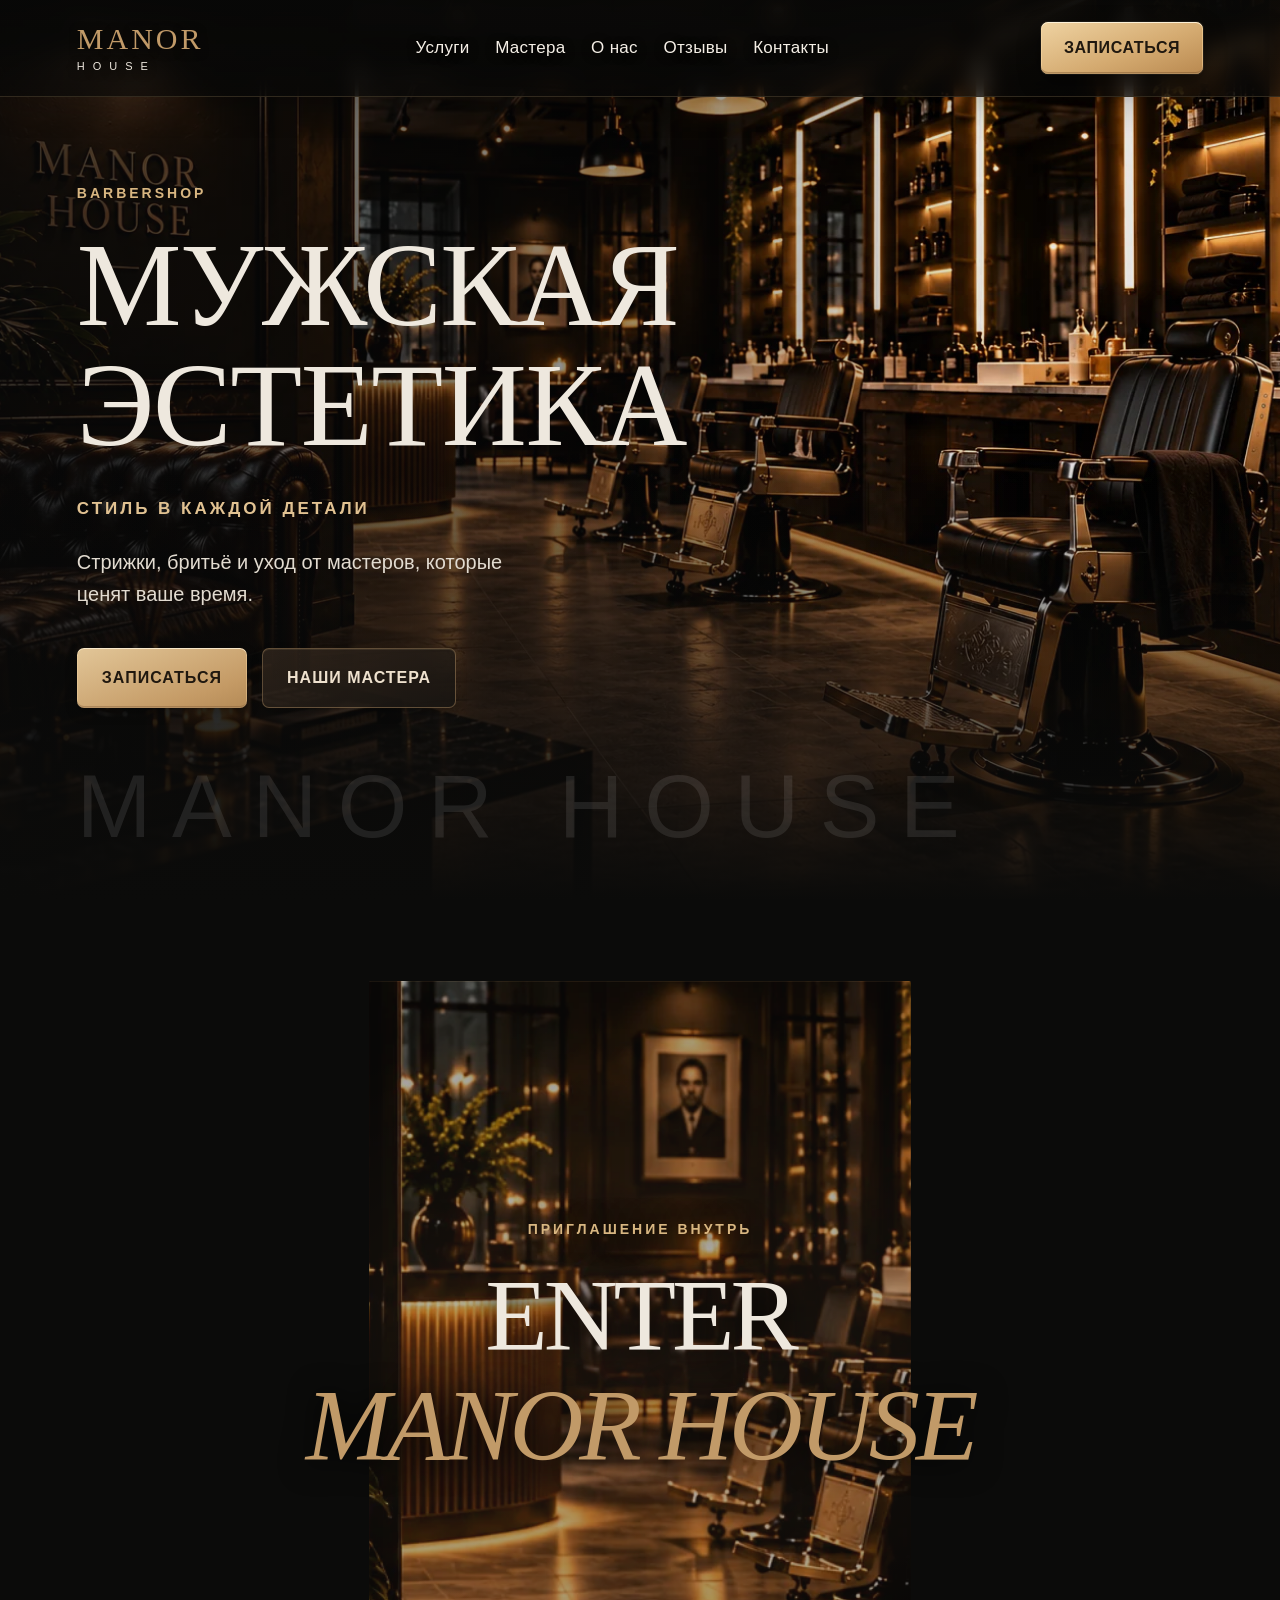
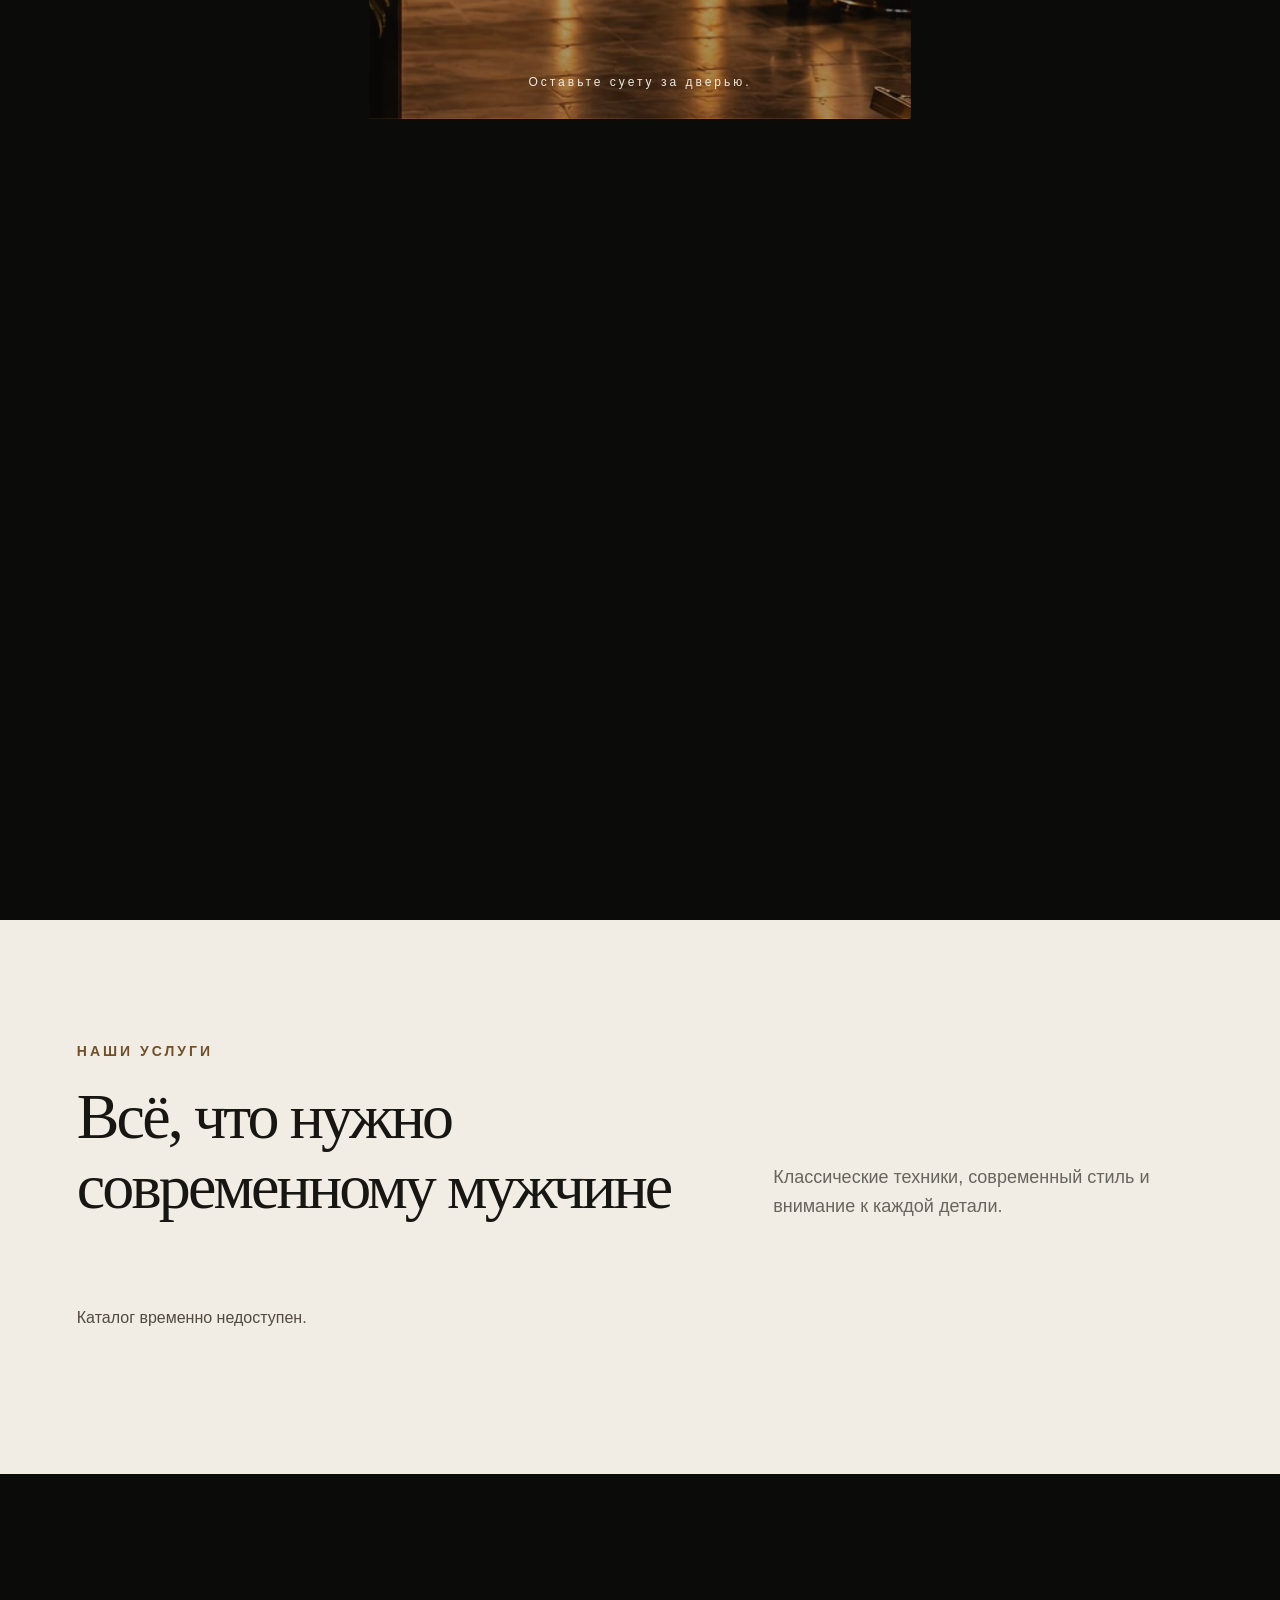
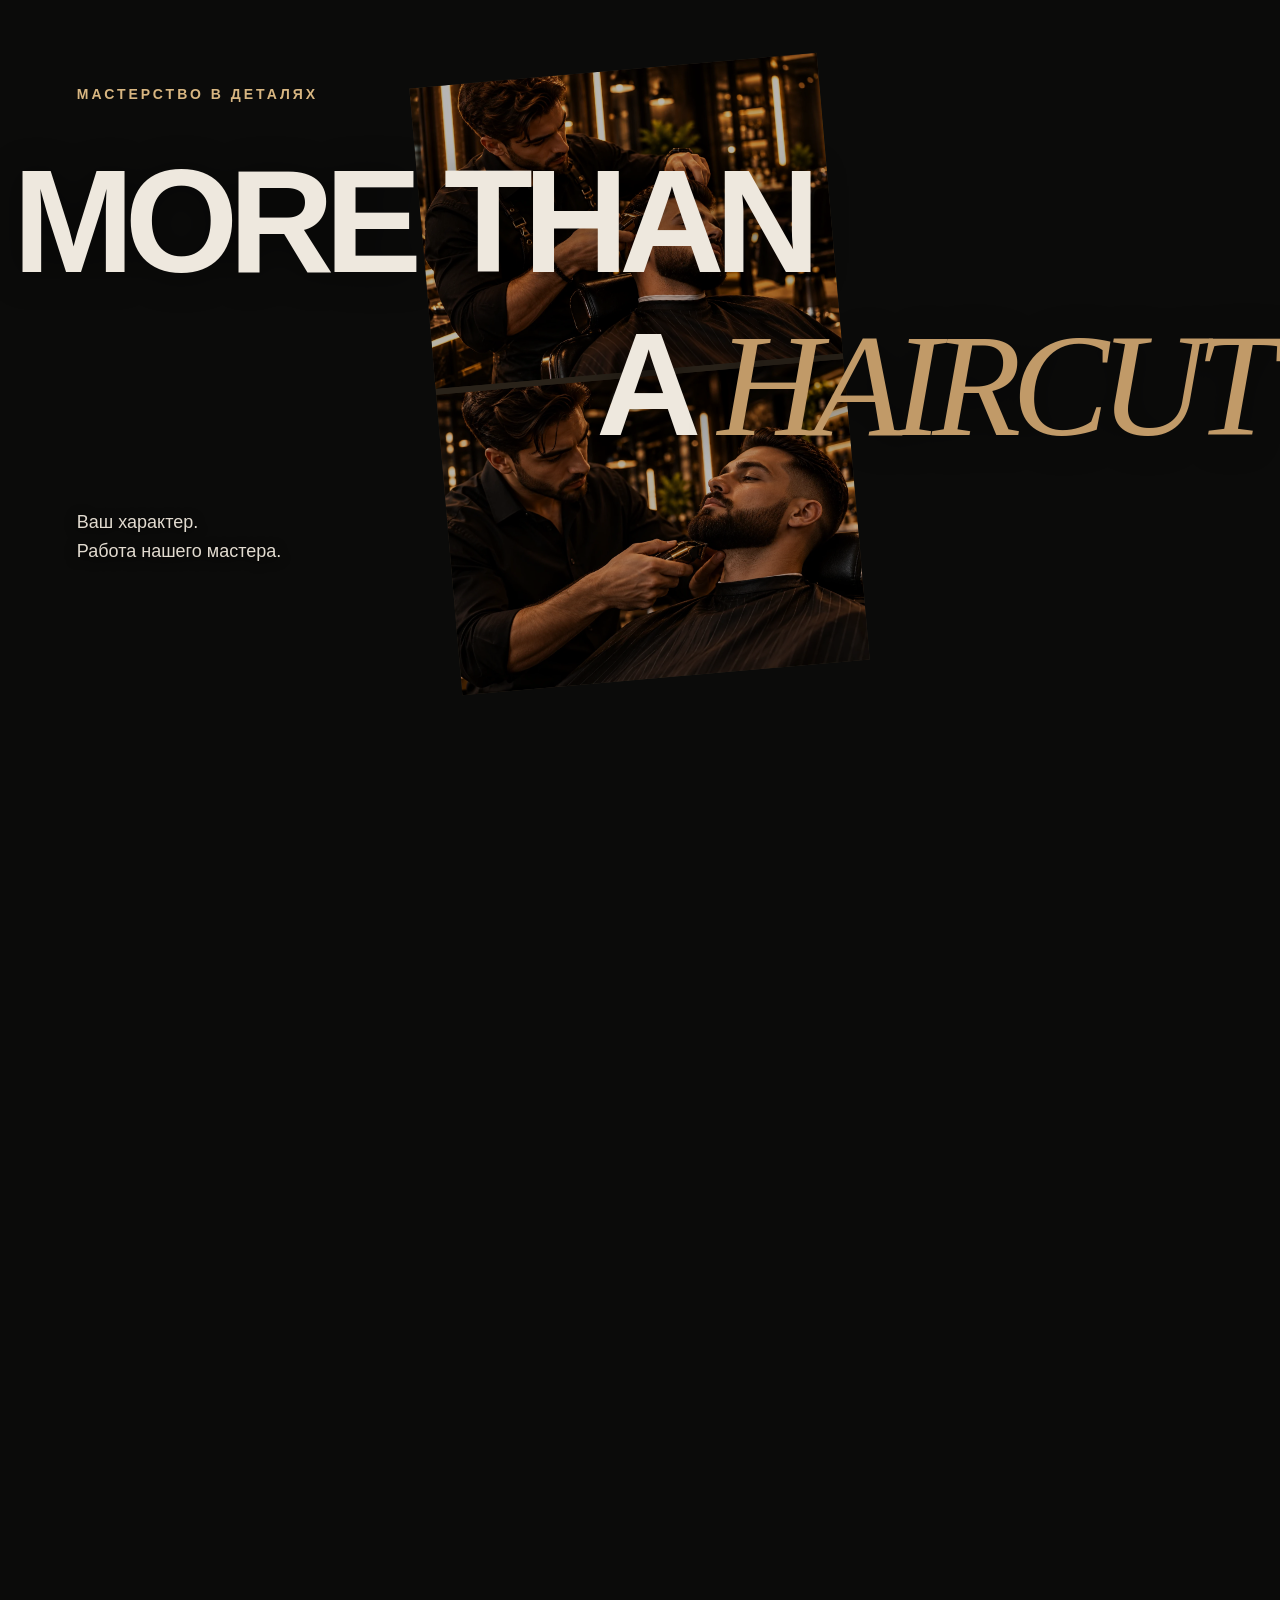
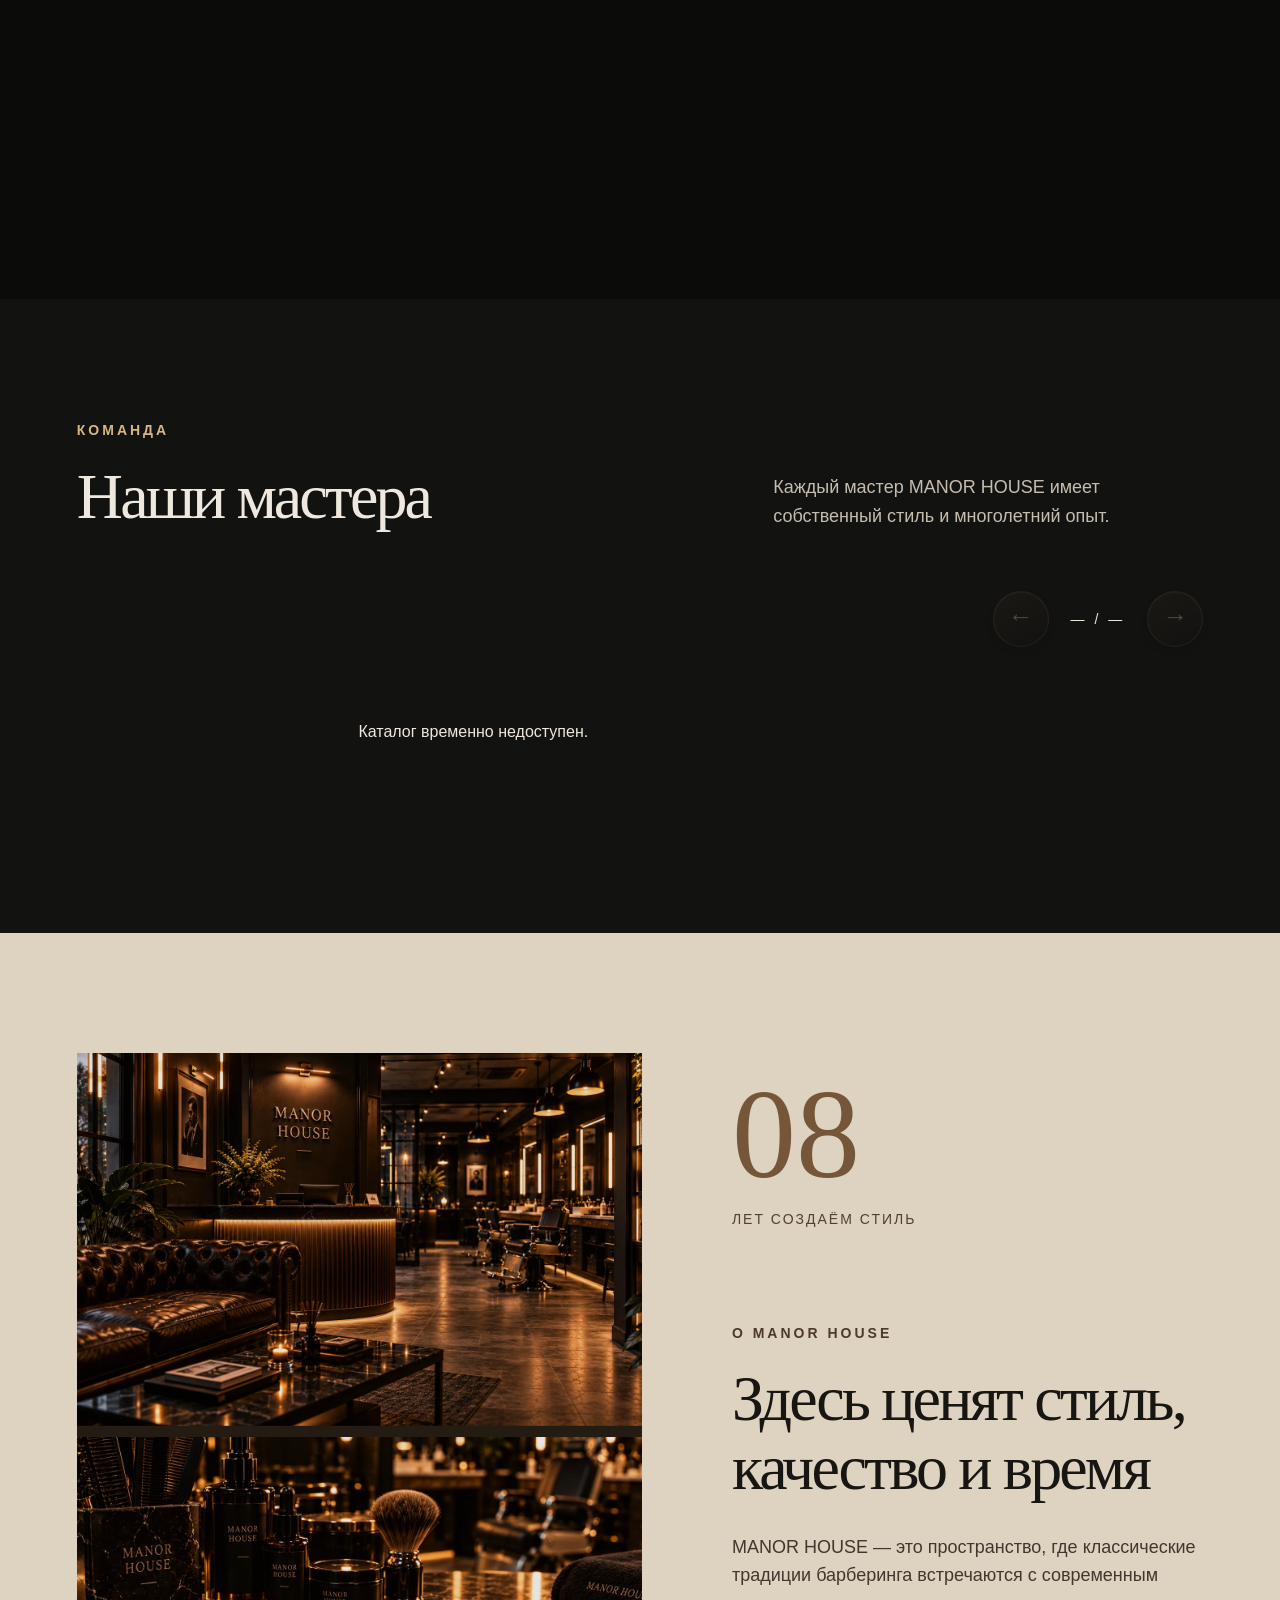
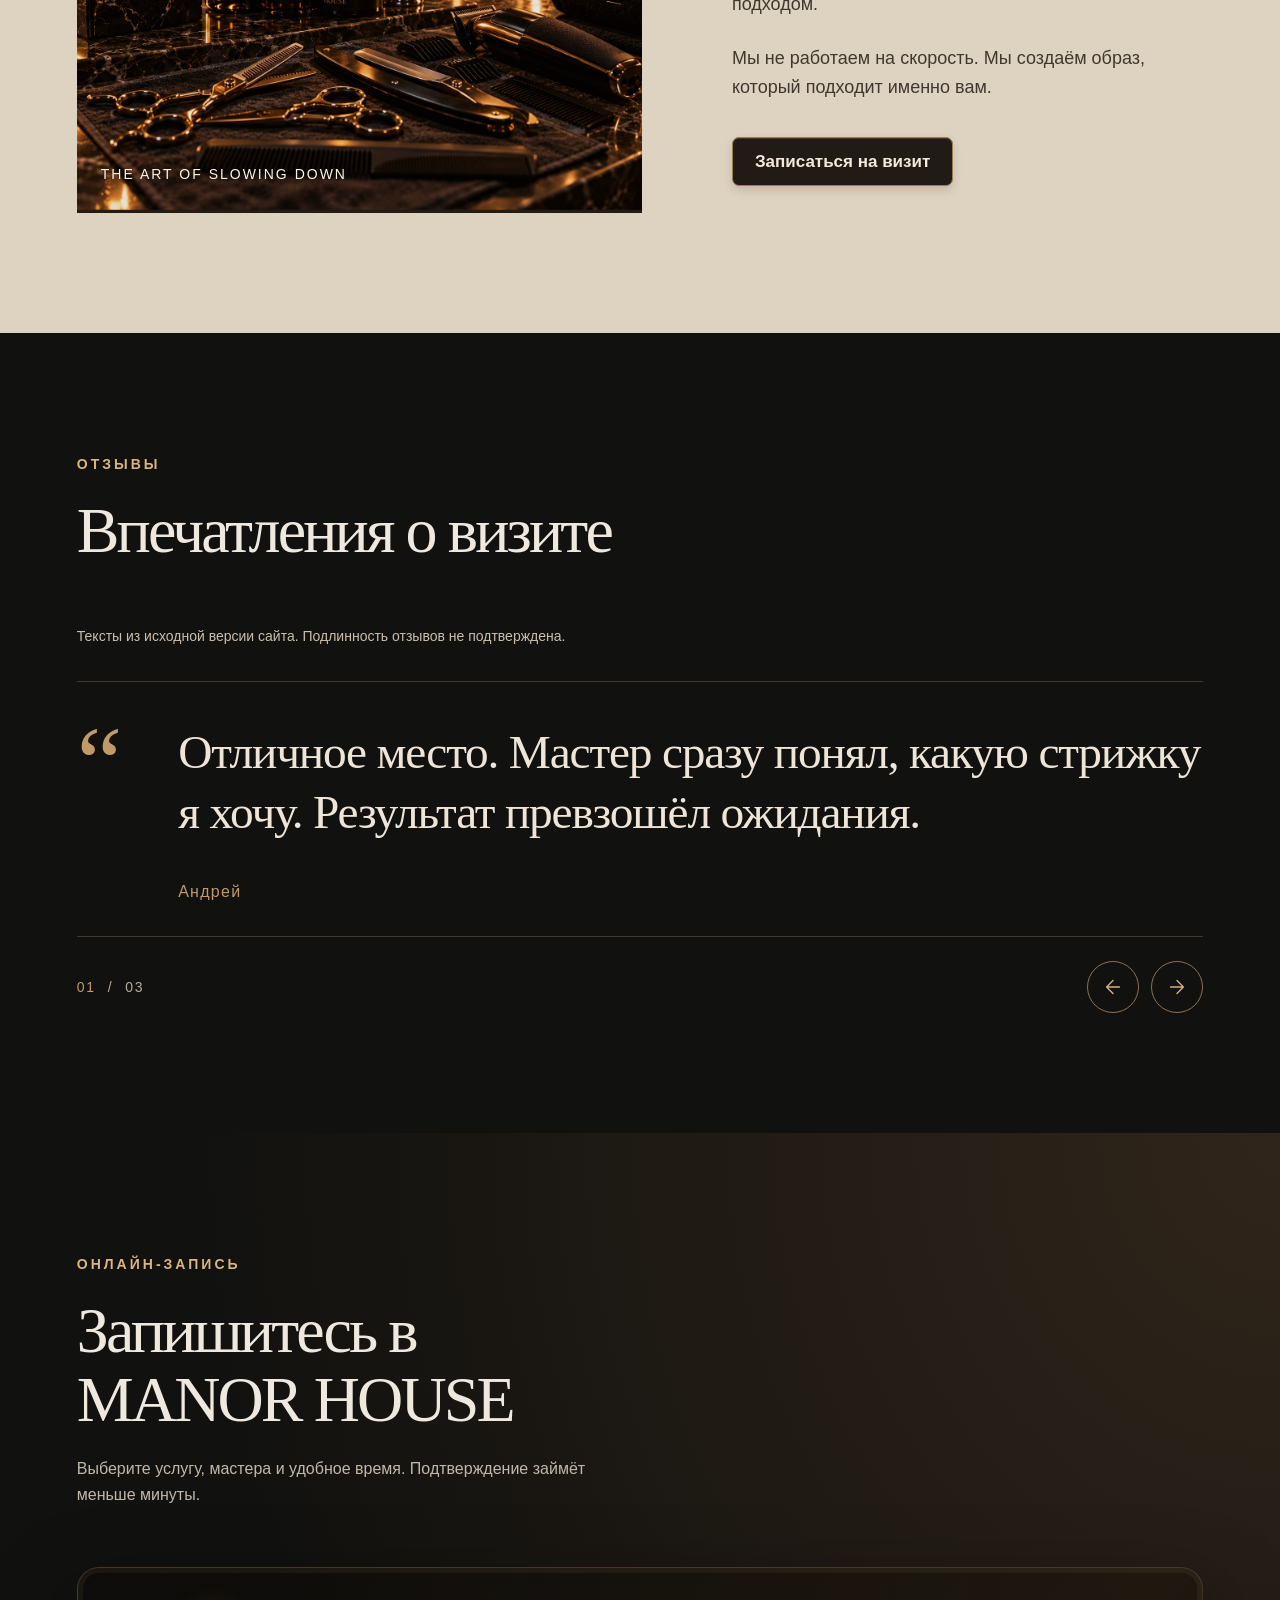
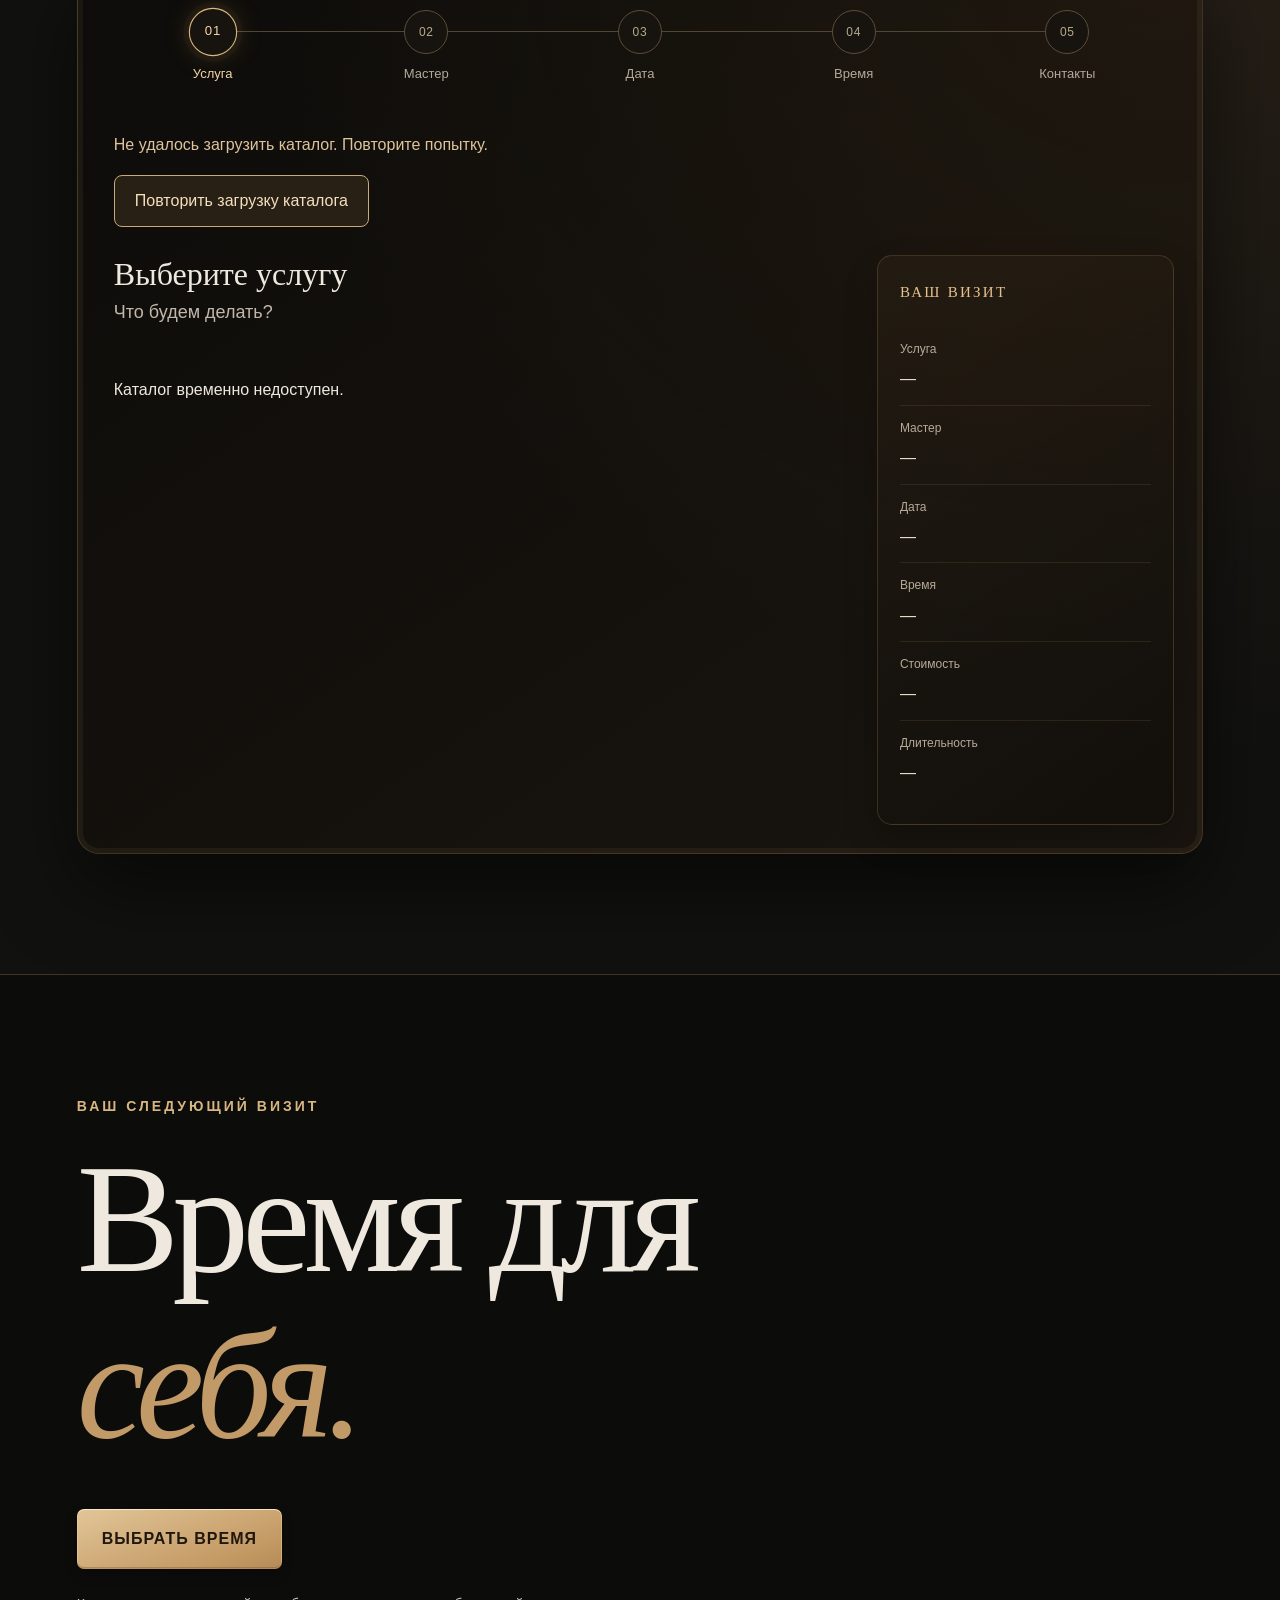
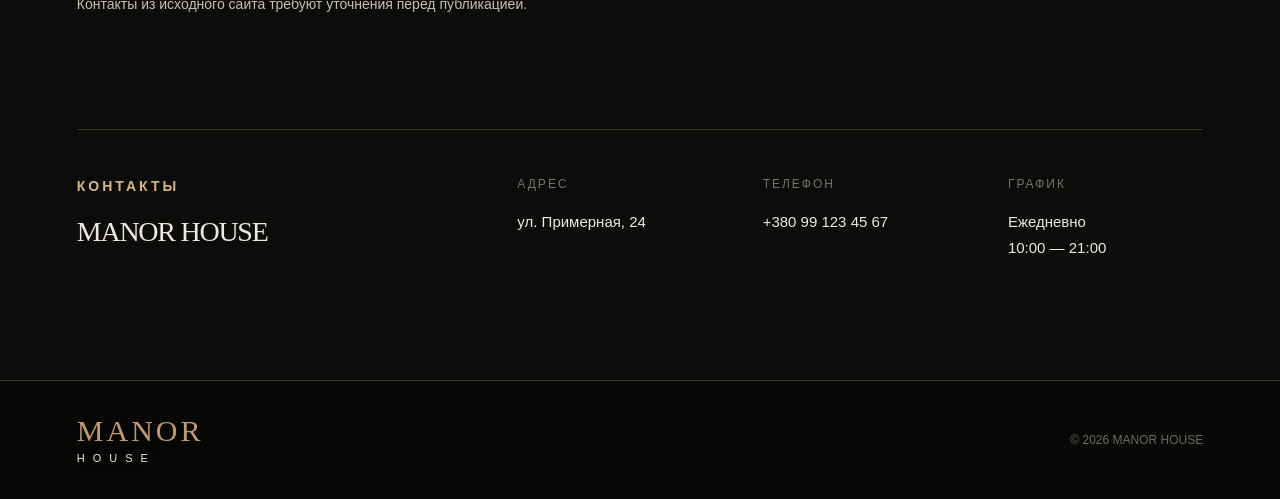
==== index.html @ 8de935ad "Prepare MANOR HOUSE for production" ====
<!DOCTYPE html>
<html lang="ru">
<head>
    <meta charset="UTF-8">

    <meta
        name="viewport"
        content="width=device-width, initial-scale=1.0"
    >

    <meta
        name="description"
        content="MANOR HOUSE — мужской барбершоп. Стрижки, бритьё и профессиональный уход."
    >

    <meta
        name="theme-color"
        content="#11110f"
    >

    <title>MANOR HOUSE — Barbershop</title>

    <link rel="stylesheet" href="style.css">
<noscript><style>.entrance{height:90svh}.entrance-sticky{position:relative;height:90svh}.entrance-frame{clip-path:none}.barber-card{opacity:1;transform:none}.gallery-controls,.menu-button{display:none}@media(max-width:900px){.header{position:relative;background:#0b0b0a}.header-inner{flex-wrap:wrap}.nav{display:flex;position:static;flex-direction:row;flex-wrap:wrap;padding:12px 0;gap:8px}.nav a{font-size:12px;padding:5px}.hero-content{padding-top:60px}}</style></noscript>
</head>

<body>
<a class="skip-link" href="#booking">Перейти к записи</a>

    <header class="header">
        <div class="container header-inner">

            <a class="logo" href="#home">
                <span class="logo-main">MANOR</span>
                <span class="logo-small">HOUSE</span>
            </a>

            <nav class="nav" id="nav">
                <a href="#services">Услуги</a>
                <a href="#barbers">Мастера</a>
                <a href="#about">О нас</a>
                <a href="#reviews">Отзывы</a>
                <a href="#contacts">Контакты</a>
            </nav>

            <a class="header-booking" href="#booking">Записаться</a>

            <button
                class="menu-button"
                id="menu-button"
                type="button"
                aria-label="Открыть меню" aria-controls="nav" aria-expanded="false"
            >
                <span></span>
                <span></span>
                <span></span>
            </button>

        </div>
    </header>


    <main>

        <!-- HERO -->

        <section class="hero" id="home">

            <div class="hero-image" aria-hidden="true"><img src="images/hero-cinematic.webp" alt="" width="1536" height="1024" loading="eager" fetchpriority="high" decoding="async"></div><div class="hero-overlay"></div><span class="hero-signature" aria-hidden="true">MANOR HOUSE</span>

            <div class="container hero-content">

                <p class="section-label">
                    BARBERSHOP
                </p>

                <h1>
                    МУЖСКАЯ<br>
                    ЭСТЕТИКА
                </h1>

                <p class="hero-subtitle">
                    СТИЛЬ В КАЖДОЙ ДЕТАЛИ
                </p>

                <p class="hero-text">
                    Стрижки, бритьё и уход от мастеров,
                    которые ценят ваше время.
                </p>

                <div class="hero-actions">

                    <a
                        class="button button-primary"
                        href="#booking"
                    >Записаться</a>

                    <a
                        class="button button-secondary"
                        href="#barbers"
                    >Наши мастера</a>

                </div>

            </div>
        </section>


        <section class="entrance" aria-labelledby="entrance-title"><div class="entrance-sticky"><div class="entrance-copy"><p class="section-label">ПРИГЛАШЕНИЕ ВНУТРЬ</p><h2 id="entrance-title">ENTER<br><em>MANOR HOUSE</em></h2></div><div class="entrance-frame"><img src="images/enter-manor.webp" alt="Вход в тёплый интерьер MANOR HOUSE" width="1024" height="1536" loading="lazy" decoding="async"></div><p class="entrance-caption">Оставьте суету за дверью.</p></div></section>
<!-- SERVICES -->

        <section class="section services" id="services">

            <div class="container">

                <div class="section-heading">

                    <div>
                        <p class="section-label">
                            НАШИ УСЛУГИ
                        </p>

                        <h2>
                            Всё, что нужно<br>
                            современному мужчине
                        </h2>
                    </div>

                    <p class="section-description">
                        Классические техники, современный стиль
                        и внимание к каждой детали.
                    </p>

                </div>


                <div class="services-grid"><p class="catalog-state" role="status">Загружаем каталог…</p></div>

            </div>
        </section>


        <section class="type-scene" aria-label="Больше, чем стрижка"><div class="type-stage"><p class="section-label">МАСТЕРСТВО В ДЕТАЛЯХ</p><div class="type-lines"><span>MORE THAN</span><span>A <em>HAIRCUT</em></span></div><div class="type-portrait"><div class="craft-photo"><img src="images/haircut-service.webp" alt="Работа машинкой над плавным переходом стрижки" width="1536" height="1024" loading="lazy" decoding="async"></div><div class="craft-photo"><img src="images/beard-service.webp" alt="Точная работа над контуром бороды" width="1536" height="1024" loading="lazy" decoding="async"></div></div><p class="type-caption">Ваш характер.<br>Работа нашего мастера.</p></div></section>
<!-- BARBERS -->

        <section class="section barbers" id="barbers">

            <div class="container">

                <div class="section-heading">

                    <div>
                        <p class="section-label">
                            КОМАНДА
                        </p>

                        <h2>
                            Наши мастера
                        </h2>
                    </div>

                    <p class="section-description">
                        Каждый мастер MANOR HOUSE имеет
                        собственный стиль и многолетний опыт.
                    </p>

                </div>


                <div class="gallery-controls"><button type="button" id="master-prev" aria-label="Предыдущий мастер"><span class="nav-arrow" aria-hidden="true">←</span></button><p id="master-position" aria-live="polite">— / —</p><button type="button" id="master-next" aria-label="Следующий мастер"><span class="nav-arrow" aria-hidden="true">→</span></button></div><div class="barbers-grid" aria-label="Галерея мастеров"><p class="catalog-state" role="status">Загружаем каталог…</p></div>

            </div>
        </section>


        <!-- ABOUT -->

        <section class="section about" id="about">

            <div class="container about-grid">

                <div class="atmosphere-photo"><div class="atmosphere-detail"><img src="images/interior-secondary.webp" alt="Зона отдыха и стойка MANOR HOUSE" width="1536" height="1024" loading="lazy" decoding="async"></div><div class="atmosphere-detail"><img src="images/tools-detail.webp" alt="Инструменты барбера на чёрном мраморе" width="1536" height="1024" loading="lazy" decoding="async"></div><span>THE ART OF SLOWING DOWN</span></div><div class="about-number">
                    08
                    <span>лет создаём стиль</span>
                </div>


                <div class="about-content">

                    <p class="section-label">
                        О MANOR HOUSE
                    </p>

                    <h2>
                        Здесь ценят стиль,<br>
                        качество и время
                    </h2>

                    <p>
                        MANOR HOUSE — это пространство,
                        где классические традиции барберинга
                        встречаются с современным подходом.
                    </p>

                    <p>
                        Мы не работаем на скорость.
                        Мы создаём образ, который подходит
                        именно вам.
                    </p>

                    <a
                        class="text-link"
                        href="#booking"
                    >Записаться на визит</a>

                </div>

            </div>
        </section>


        <!-- REVIEWS -->

        <section class="section reviews" id="reviews" aria-labelledby="reviews-title">

            <div class="container">

                <div class="section-heading">

                    <div>
                        <p class="section-label">
                            ОТЗЫВЫ
                        </p>

                        <h2 id="reviews-title">
                            Впечатления о визите
                        </h2>
                    </div>

                </div>


                <p class="review-note">Тексты из исходной версии сайта. Подлинность отзывов не подтверждена.</p><div class="reviews-grid" id="reviews-slides" aria-live="polite" aria-atomic="true">

                    <article class="review-card">

                        <div class="review-quote" aria-hidden="true">“</div>

                        <p>
                            Отличное место. Мастер сразу понял,
                            какую стрижку я хочу. Результат
                            превзошёл ожидания.
                        </p>

                        <strong>Андрей</strong>

                    </article>


                    <article class="review-card">

                        <div class="review-quote" aria-hidden="true">“</div>

                        <p>
                            Атмосфера, сервис и качество
                            на отличном уровне. Теперь только
                            сюда.
                        </p>

                        <strong>Михаил</strong>

                    </article>


                    <article class="review-card">

                        <div class="review-quote" aria-hidden="true">“</div>

                        <p>
                            Записался на стрижку и бороду.
                            Всё чётко по времени, мастер
                            настоящий профессионал.
                        </p>

                        <strong>Дмитрий</strong>

                    </article>

                </div>


                <div class="reviews-controls" hidden>
                    <p class="reviews-position" aria-label="Отзыв 1 из 3"><span data-review-current>01</span><span aria-hidden="true">/</span><span>03</span></p>
                    <div class="reviews-buttons">
                        <button type="button" class="review-prev" aria-label="Предыдущий отзыв" aria-controls="reviews-slides"><svg viewBox="0 0 24 24" aria-hidden="true" focusable="false"><path d="M19 12H5m7-7-7 7 7 7"/></svg></button>
                        <button type="button" class="review-next" aria-label="Следующий отзыв" aria-controls="reviews-slides"><svg viewBox="0 0 24 24" aria-hidden="true" focusable="false"><path d="M5 12h14m-7-7 7 7-7 7"/></svg></button>
                    </div>
                </div>
            </div>
        </section>

        <!-- BOOKING -->

        <section class="section booking" id="booking">

            <div class="container">

                <div class="booking-header">
                    <p class="section-label">ОНЛАЙН-ЗАПИСЬ</p>

                    <h2>
                        Запишитесь в<br>
                        MANOR HOUSE
                    </h2>

                    <p>
                        Выберите услугу, мастера и удобное время.
                        Подтверждение займёт меньше минуты.
                    </p>
                </div>


                <div class="booking-panel">

                    <div class="booking-progress" role="list" aria-label="Этапы записи">
                        <div class="progress-item active" role="listitem" data-progress="1">
                            <span>01</span>
                            <p>Услуга</p>
                        </div>

                        <div class="progress-item" role="listitem" data-progress="2">
                            <span>02</span>
                            <p>Мастер</p>
                        </div>

                        <div class="progress-item" role="listitem" data-progress="3">
                            <span>03</span>
                            <p>Дата</p>
                        </div>

                        <div class="progress-item" role="listitem" data-progress="4">
                            <span>04</span>
                            <p>Время</p>
                        </div>

                        <div class="progress-item" role="listitem" data-progress="5">
                            <span>05</span>
                            <p>Контакты</p>
                        </div>
                    </div>


                    <p id="catalog-notice" class="catalog-notice" role="status"></p><button type="button" id="catalog-retry" hidden>Повторить загрузку каталога</button><p id="preferred-master" class="preferred-master" role="status"></p><noscript><p>Для онлайн-записи включите JavaScript в браузере.</p></noscript><div class="booking-layout"><form id="booking-form">

                        <!-- STEP 1 -->

                        <div class="booking-step active" data-step="1">

                            <div class="step-title">
                                <span>01</span>

                                <div>
                                    <h3>Выберите услугу</h3>
                                    <p>Что будем делать?</p>
                                </div>
                            </div>

                            <div class="booking-options services-options"><p class="catalog-state" role="status">Загружаем каталог…</p></div>

                        </div>


                        <!-- STEP 2 -->

                        <div class="booking-step" data-step="2">

                            <div class="step-title">
                                <span>02</span>

                                <div>
                                    <h3>Выберите мастера</h3>
                                    <p>К кому хотите записаться?</p>
                                </div>
                            </div>

                            <div class="booking-options masters-options"><p class="catalog-state" role="status">Загружаем каталог…</p></div>

                        </div>


                        <!-- STEP 3 -->

                        <div class="booking-step" data-step="3">

                            <div class="step-title">
                                <span>03</span>

                                <div>
                                    <h3>Выберите дату</h3>
                                    <p>Выберите день — запись на 30 дней вперёд.</p>
                                </div>
                            </div>

                            <div class="dates-navigation" aria-label="Навигация по датам">
                                <button id="dates-previous" class="dates-arrow" type="button" aria-label="Предыдущие 7 дней" disabled><span class="nav-arrow" aria-hidden="true">←</span></button>
                                <p id="dates-period" aria-live="polite"></p>
                                <button id="dates-next" class="dates-arrow" type="button" aria-label="Следующие 7 дней" disabled><span class="nav-arrow" aria-hidden="true">→</span></button>
                            </div>
                            <p id="dates-status" class="dates-status" role="status"></p>
                            <button id="dates-retry" class="dates-arrow" type="button" hidden>Повторить</button>
                            <div
                                class="dates-grid"
                                id="dates-grid"
                            ></div>

                        </div>


                        <!-- STEP 4 -->

                        <div class="booking-step" data-step="4">

                            <div class="step-title">
                                <span>04</span>

                                <div>
                                    <h3>Выберите время</h3>
                                    <p>Доступно только свободное время мастера.</p>
                                </div>
                            </div>

                            <div
                                class="times-grid"
                                id="times-grid" aria-live="polite"
                            ></div>

                        </div>


                        <!-- STEP 5 -->

                        <div class="booking-step" data-step="5">

                            <div class="step-title">
                                <span>05</span>

                                <div>
                                    <h3>Ваши данные</h3>
                                    <p>Остался последний шаг.</p>
                                </div>
                            </div>


                            <div class="client-fields">

                                <label>
                                    Имя

                                    <input
                                        id="booking-name"
                                        type="text"
                                        maxlength="50"
                                        autocomplete="name"
                                        placeholder="Ваше имя"
                                        required
                                    >
                                </label>


                                <label>
                                    Телефон

                                    <input
                                        id="booking-phone"
                                        type="tel"
                                        maxlength="25"
                                        autocomplete="tel"
                                        placeholder="+380 99 123 45 67"
                                        required
                                    >
                                </label>

                            </div>


                            


                            <p
                                class="booking-message"
                                id="booking-message" role="status" aria-live="polite"
                            ></p>


                            <button
                                class="confirm-booking"
                                type="submit"
                            >
                                Подтвердить запись
                            </button>

                        </div>


                        <button
                            class="booking-back"
                            id="booking-back"
                            type="button"
                        >
                            Назад
                        </button>

                    </form><aside class="booking-summary" aria-labelledby="visit-title"><h3 id="visit-title">ВАШ ВИЗИТ</h3><div aria-live="polite" aria-atomic="true">

                                <p>
                                    <span>Услуга</span>
                                    <strong id="summary-service">—</strong>
                                </p>

                                <p>
                                    <span>Мастер</span>
                                    <strong id="summary-master">—</strong>
                                </p>

                                <p>
                                    <span>Дата</span>
                                    <strong id="summary-date">—</strong>
                                </p>

                                <p>
                                    <span>Время</span>
                                    <strong id="summary-time">—</strong>
                                </p>

                                <p>
                                    <span>Стоимость</span>
                                    <strong id="summary-price">—</strong>
                                </p>

                            <p><span>Длительность</span><strong id="summary-duration">—</strong></p></div></aside></div>

                </div>

            </div>

        </section>

        <!-- CONTACTS -->

        <section class="section contacts" id="contacts">

            <div class="container final-invitation"><p class="section-label">ВАШ СЛЕДУЮЩИЙ ВИЗИТ</p><h2>Время для<br><em>себя.</em></h2><a class="button button-primary" href="#booking">Выбрать время</a><p class="contact-note">Контакты из исходного сайта требуют уточнения перед публикацией.</p></div><div class="container contacts-grid">

                <div>

                    <p class="section-label">
                        КОНТАКТЫ
                    </p>

                    <h2>
                        MANOR HOUSE
                    </h2>

                </div>


                <div class="contact-item">
                    <span>Адрес</span>
                    <strong>
                        ул. Примерная, 24
                    </strong>
                </div>


                <div class="contact-item">
                    <span>Телефон</span>
                    <strong>
                        +380 99 123 45 67
                    </strong>
                </div>


                <div class="contact-item">
                    <span>График</span>
                    <strong>
                        Ежедневно<br>
                        10:00 — 21:00
                    </strong>
                </div>

            </div>

        </section>

    </main>


    <footer class="footer">

        <div class="container footer-inner">

            <a class="logo" href="#home">
                <span class="logo-main">MANOR</span>
                <span class="logo-small">HOUSE</span>
            </a>

            <p>
                © 2026 MANOR HOUSE
            </p>

        </div>

    </footer>


    <script src="script.js"></script>

</body>
</html>
---- style.css ----
* {
    box-sizing: border-box;
    margin: 0;
    padding: 0;
}

html {
    scroll-behavior: smooth;
}

body {
    background: #11110f;
    color: #f3efe7;
    font-family: Arial, Helvetica, sans-serif;
    line-height: 1.6;
}

a {
    color: inherit;
    text-decoration: none;
}

button,
a {
    -webkit-tap-highlight-color: transparent;
}

.container {
    width: 90%;
    max-width: 1200px;
    margin: 0 auto;
}


/* HEADER */

.header {
    position: absolute;
    top: 0;
    left: 0;
    z-index: 100;
    width: 100%;
    border-bottom: 1px solid rgba(255, 255, 255, 0.12);
}

.logo {
    display: flex;
    flex-direction: column;
    line-height: 1;
}

.nav {
    display: flex;
    align-items: center;
    gap: 32px;
}

.nav a:hover {
    color: #d2b07a;
}

.menu-button {
    display: none;
    width: 40px;
    height: 40px;
    border: 0;
    background: transparent;
    cursor: pointer;
}

.menu-button span {
    display: block;
    width: 25px;
    height: 2px;
    margin: 5px auto;
    background: #ffffff;
    transition: 0.25s;
}


/* HERO */

.hero {
    position: relative;
    min-height: 780px;
    display: flex;
    align-items: center;
    overflow: hidden;

    background:
        linear-gradient(
            90deg,
            rgba(8, 8, 7, 0.86) 0%,
            rgba(8, 8, 7, 0.72) 24%,
            rgba(8, 8, 7, 0.42) 47%,
            rgba(8, 8, 7, 0.12) 70%,
            rgba(8, 8, 7, 0.03) 100%
        ),
        none;

    background-size: cover;
    background-position: center;
    background-repeat: no-repeat;
}

.hero-overlay {
    position: absolute;
    inset: 0;
    background:
        linear-gradient(
            90deg,
            rgba(0, 0, 0, 0.25),
            transparent
        );
}

.hero-content {
    position: relative;
    z-index: 2;
    padding-top: 90px;
}

.hero h1 {
    max-width: 900px;
    font-family: Georgia, "Times New Roman", serif;
    font-size: clamp(48px, 6vw, 86px);
    font-weight: 400;
    line-height: 1.03;
    letter-spacing: -2px;
}

.hero-actions {
    display: flex;
    gap: 15px;
    margin-top: 38px;
}

.button-primary {
    background: #d2b07a;
    border: 1px solid #d2b07a;
    color: #11110f;
}

.button-primary:hover {
    background: #e0c18d;
    border-color: #e0c18d;
}

.button-secondary {
    border: 1px solid rgba(255, 255, 255, 0.35);
}

.button-secondary:hover {
    border-color: #ffffff;
}


/* COMMON */

.section {
    padding: 120px 0;
}

.section-heading {
    margin-bottom: 60px;
    display: flex;
    align-items: flex-end;
    justify-content: space-between;
    gap: 50px;
}

.section h2 {
    font-family: Georgia, "Times New Roman", serif;
    font-size: clamp(38px, 4vw, 58px);
    font-weight: 400;
    line-height: 1.1;
}

.section-description {
    max-width: 430px;
    color: #8e8a83;
}


/* SERVICES */

.services {
    background: #f1ede4;
    color: #171612;
}

.services .section-description {
    color: #68645e;
}


/* BARBERS */

.barbers {
    background: #151512;
}

.barbers-grid {
    display: grid;
    grid-template-columns: repeat(3, 1fr);
    gap: 25px;
}

.barber-photo {
    aspect-ratio: 4 / 5;
    overflow: hidden;
    background: #1d1c18;
}

.barber-photo img {
    width: 100%;
    height: 100%;
    display: block;
    object-fit: cover;
    object-position: center top;
    transition: transform 0.5s ease;
}

.barber-card:hover .barber-photo img {
    transform: scale(1.035);
}


/* ABOUT */

.about {
    background: #d2b07a;
    color: #171612;
}

.about .section-label {
    color: #4c3b26;
}

.about-content > p:not(.section-label) {
    max-width: 570px;
    margin-top: 25px;
    color: #40382d;
}

.text-link {
    margin-top: 35px;
    display: inline-block;
    padding-bottom: 5px;
    border-bottom: 1px solid #171612;
    font-weight: 700;
}


/* REVIEWS */

.reviews {
    background: #11110f;
}

.reviews-grid {
    display: grid;
    grid-template-columns: repeat(3, 1fr);
    gap: 20px;
}

.review-card {
    min-height: 300px;
    padding: 35px;
    display: flex;
    flex-direction: column;
    border: 1px solid #2d2b27;
}

.stars {
    color: #d2b07a;
    letter-spacing: 4px;
}


/* BOOKING */

.booking {
    background: #1a1916;
}

.booking-header {
    max-width: 700px;
    margin-bottom: 60px;
}

.booking-header > p:last-child {
    max-width: 520px;
    margin-top: 22px;
    color: #969189;
}

.booking-panel {
    border: 1px solid #34312b;
    background: #11110f;
}

.booking-progress {
    display: grid;
    grid-template-columns: repeat(5, 1fr);
    border-bottom: 1px solid #34312b;
}

.progress-item {
    padding: 22px 25px;
    border-right: 1px solid #34312b;
    color: #66625c;
}

.progress-item:last-child {
    border-right: 0;
}

.progress-item span {
    font-size: 11px;
    letter-spacing: 2px;
}

.progress-item p {
    margin-top: 4px;
    font-size: 13px;
}

.progress-item.active,
.progress-item.completed {
    color: #d2b07a;
}

.progress-item.active {
    background: rgba(210, 176, 122, 0.06);
}

#booking-form {
    padding: 55px;
}

.booking-step {
    display: none;
}

.booking-step.active {
    display: block;
}

.step-title {
    margin-bottom: 35px;
    display: flex;
    align-items: flex-start;
    gap: 20px;
}

.step-title > span {
    color: #d2b07a;
    font-size: 12px;
    letter-spacing: 2px;
}

.step-title h3 {
    font-family: Georgia, "Times New Roman", serif;
    font-size: 32px;
    font-weight: 400;
}

.step-title p {
    margin-top: 5px;
    color: #77736c;
}

.booking-options {
    display: grid;
    grid-template-columns: repeat(2, 1fr);
    gap: 12px;
}

.booking-option {
    min-height: 95px;
    padding: 20px 24px;
    display: flex;
    align-items: center;
    justify-content: space-between;
    gap: 20px;
    border: 1px solid #35322c;
    background: #181714;
    color: #f3efe7;
    text-align: left;
    cursor: pointer;
    transition: 0.2s;
}

.booking-option:hover {
    border-color: #78684e;
    background: #1e1c18;
}

.booking-option.selected {
    border-color: #d2b07a;
    background: rgba(210, 176, 122, 0.09);
}

.booking-option strong {
    display: block;
    font-family: Georgia, "Times New Roman", serif;
    font-size: 19px;
    font-weight: 400;
}

.booking-option span {
    display: block;
    margin-top: 6px;
    color: #77736c;
    font-size: 12px;
}

.booking-option b {
    color: #d2b07a;
    white-space: nowrap;
}

.masters-options {
    grid-template-columns: repeat(3, 1fr);
}

.master-option {
    min-height: 120px;
    display: block;
}

.dates-grid,
.times-grid {
    display: grid;
    grid-template-columns: repeat(4, 1fr);
    gap: 12px;
}

.date-button,
.time-button {
    padding: 20px 12px;
    border: 1px solid #35322c;
    background: #181714;
    color: #f3efe7;
    cursor: pointer;
    transition: 0.2s;
}

.date-button:hover,
.time-button:hover {
    border-color: #d2b07a;
}

.date-button strong {
    display: block;
    font-size: 23px;
}

.date-button span {
    display: block;
    margin-top: 5px;
    color: #858079;
    font-size: 12px;
}

.client-fields {
    display: grid;
    grid-template-columns: 1fr 1fr;
    gap: 20px;
}

.client-fields label {
    color: #aaa59d;
    font-size: 12px;
    letter-spacing: 1px;
    text-transform: uppercase;
}

.client-fields input {
    width: 100%;
    margin-top: 10px;
    padding: 17px 18px;
    border: 1px solid #35322c;
    outline: none;
    background: #181714;
    color: #ffffff;
    font-size: 16px;
}

.client-fields input:focus {
    border-color: #d2b07a;
}

.booking-summary {
    margin-top: 35px;
    padding: 25px;
    border: 1px solid #35322c;
}

.booking-summary p {
    padding: 10px 0;
    display: flex;
    justify-content: space-between;
    gap: 30px;
    border-bottom: 1px solid #292722;
}

.booking-summary p:last-child {
    border-bottom: 0;
}

.booking-summary span {
    color: #77736c;
}

.booking-summary strong {
    text-align: right;
}

.confirm-booking {
    width: 100%;
    margin-top: 20px;
    padding: 18px;
    border: 1px solid #d2b07a;
    background: #d2b07a;
    color: #11110f;
    font-size: 13px;
    font-weight: 700;
    letter-spacing: 1px;
    text-transform: uppercase;
    cursor: pointer;
}

.booking-back {
    margin-top: 30px;
    padding: 0;
    border: 0;
    background: transparent;
    color: #8d8981;
    cursor: pointer;
}

.booking-back:hover {
    color: #d2b07a;
}

.booking-message {
    min-height: 24px;
    margin-top: 20px;
    font-weight: 700;
}

.booking-message.success {
    color: #86c995;
}

.booking-message.error {
    color: #df7474;
}

.confirm-booking:disabled {
    opacity: 0.65;
    cursor: not-allowed;
}

.loading-times,
.no-times {
    grid-column: 1 / -1;
    padding: 25px;
    border: 1px solid #35322c;
    color: #969189;
}


/* CONTACTS */

.contacts {
    background: #0c0c0b;
}

.contacts-grid {
    display: grid;
    grid-template-columns: 2fr 1fr 1fr 1fr;
    gap: 50px;
}

.contact-item span {
    display: block;
    margin-bottom: 15px;
    color: #77736c;
    font-size: 12px;
    letter-spacing: 2px;
    text-transform: uppercase;
}

.contact-item strong {
    font-size: 15px;
    font-weight: 400;
}


/* FOOTER */

.footer {
    padding: 35px 0;
    background: #080807;
    border-top: 1px solid #22211e;
}

.footer-inner {
    display: flex;
    align-items: center;
    justify-content: space-between;
}

.footer p {
    color: #6e6a63;
    font-size: 12px;
}


/* TABLET */

@media (max-width: 900px) {

    .nav {
        position: absolute;
        top: 90px;
        left: 0;
        width: 100%;
        padding: 30px 5%;
        display: none;
        flex-direction: column;
        align-items: flex-start;
        gap: 22px;
        background: #11110f;
        border-top: 1px solid #2d2b27;
    }

    .nav.active {
        display: flex;
    }

    .menu-button {
        display: block;
    }

    .menu-button.active span:nth-child(1) {
        transform: translateY(7px) rotate(45deg);
    }

    .menu-button.active span:nth-child(2) {
        opacity: 0;
    }

    .menu-button.active span:nth-child(3) {
        transform: translateY(-7px) rotate(-45deg);
    }

    .barbers-grid,
    .reviews-grid {
        grid-template-columns: 1fr 1fr;
    }

    .contacts-grid {
        grid-template-columns: 1fr 1fr;
    }

}


/* MOBILE */

@media (max-width: 600px) {

    .container {
        width: calc(100% - 40px);
    }

    .nav {
        top: 75px;
    }

    .hero {
        min-height: 680px;
    }

    .hero-content {
        padding-top: 75px;
    }

    .hero h1 {
        font-size: 43px;
        letter-spacing: -1px;
    }

    .hero-actions {
        flex-direction: column;
        align-items: flex-start;
    }

    .section {
        padding: 80px 0;
    }

    .section-heading {
        margin-bottom: 40px;
        display: block;
    }

    .section-description {
        margin-top: 25px;
    }

    .services-grid,
    .barbers-grid,
    .reviews-grid,
    .contacts-grid {
        grid-template-columns: 1fr;
    }

    .booking-inner {
        flex-direction: column;
        align-items: flex-start;
    }

    .booking-button {
        width: 100%;
    }

    .footer-inner {
        gap: 30px;
        flex-direction: column;
        align-items: flex-start;
    }

    .booking-progress {
    grid-template-columns: repeat(5, minmax(60px, 1fr));
    overflow-x: auto;
    }

    .progress-item {
        padding: 15px 10px;
    }

    .progress-item p {
        font-size: 10px;
    }

    #booking-form {
        padding: 30px 20px;
    }

    .booking-options,
    .masters-options,
    .client-fields {
        grid-template-columns: 1fr;
    }

    .dates-grid,
    .times-grid {
        grid-template-columns: repeat(2, 1fr);
    }

    .step-title h3 {
        font-size: 26px;
    }

}

/* Compact booking calendar, matching the existing MANOR HOUSE palette. */
.dates-navigation { display: flex; align-items: center; gap: 12px; margin-bottom: 14px; }
#dates-period { flex: 1; text-align: center; color: #d2b07a; font-size: 14px; letter-spacing: 1px; text-transform: uppercase; }
.dates-arrow { min-width: 44px; min-height: 44px; padding: 8px 12px; border: 1px solid #35322c; background: #181714; color: #d2b07a; cursor: pointer; font: inherit; }
.dates-arrow:disabled { opacity: .3; cursor: default; }
.dates-arrow:not(:disabled):hover { border-color: #d2b07a; }
.dates-arrow[hidden] { display: none; }
.dates-status { margin-bottom: 18px; color: #aaa59d; font-size: 13px; line-height: 1.5; }
#dates-grid { grid-template-columns: repeat(7, minmax(0, 1fr)); gap: 8px; }
#dates-grid .date-button { min-width: 0; padding: 17px 2px; }
.date-button[aria-pressed="true"] { border-color: #d2b07a; background: #30291f; }
.date-button[aria-current="date"] strong { color: #d2b07a; }
.date-button:focus-visible, .dates-arrow:focus-visible { outline: 2px solid #d2b07a; outline-offset: 3px; }
@media (max-width: 600px) {
    #dates-grid { gap: 4px; }
    #dates-grid .date-button { padding: 14px 0; }
    #dates-grid .date-button strong { font-size: 18px; }
    #dates-grid .date-button span { font-size: 11px; }
    #dates-period { font-size: 12px; letter-spacing: .3px; }
}

/* MANOR HOUSE — Cosmetic/UI 2.1 — retained foundation */
:root{--ink:#0b0b0a;--paper:#eee8de;--gold:#c19a68;--line:rgba(193,154,104,.28)}
body{background:var(--ink);color:var(--paper)}
html{scroll-padding-top:100px}main{overflow:clip}button,input,a{touch-action:manipulation}button{font:inherit}a:focus-visible,button:focus-visible,input:focus-visible,[tabindex]:focus-visible{outline:2px solid #e6bd84;outline-offset:6px}
.skip-link{position:fixed;top:8px;left:8px;z-index:200;transform:translateY(-160%);background:var(--paper);color:var(--ink);padding:12px}.skip-link:focus{transform:none}
.container{max-width:1440px;width:88%}.section{padding:120px 0}h2{font-family:Georgia,serif;font-weight:400!important;letter-spacing:-.045em;font-size:clamp(36px,5vw,76px)!important;line-height:1.08!important}em{font-family:Georgia,serif;font-weight:400;color:var(--gold)}
.header{position:fixed;background:linear-gradient(#08080899,transparent);transition:background .3s,border-color .3s}.header.scrolled{background:#0b0b0af5;border-color:var(--line)}
.hero{min-height:100svh;background:#171411;isolation:isolate}.hero-image{position:absolute;inset:-8% 0;background:#171411;transform:translateY(var(--hero-shift,0px));z-index:-2}.hero-overlay{background:linear-gradient(0deg,#0b0b0a,transparent 50%);z-index:-1}.hero-content{padding-top:140px;padding-bottom:150px}.hero h1{font-size:clamp(60px,9.2vw,148px);font-weight:400;letter-spacing:-.065em;line-height:.94;max-width:1000px}.hero-signature{position:absolute;bottom:22px;left:6%;font-size:clamp(24px,7vw,100px);letter-spacing:.23em;color:#ffffff18;white-space:nowrap}.button-primary{background:var(--gold);border-color:var(--gold)}
.entrance{height:180svh;position:relative}.entrance-sticky{height:100svh;position:sticky;top:0;display:grid;place-items:center;overflow:hidden}.entrance-copy{position:absolute;z-index:2;text-align:center;pointer-events:none;text-shadow:0 3px 30px #000}.entrance-copy h2{font-size:clamp(44px,8vw,125px)!important;letter-spacing:-.04em}.entrance-frame{position:absolute;inset:9% 4%;clip-path:inset(0 var(--door-inset,27%) round 2px);background:radial-gradient(ellipse at center,#493727,#151310 65%);border:1px solid var(--line)}.entrance-frame img{width:100%;height:100%;object-fit:cover;opacity:.62;transform:scale(var(--door-scale,1.12))}.entrance-caption{position:absolute;bottom:12%;z-index:3;font-size:12px;letter-spacing:3px}
.barbers{background:#121210}.barbers>.container{width:100%;max-width:none}.barbers .section-heading,.gallery-controls{width:88%;max-width:1440px;margin-left:auto;margin-right:auto}.gallery-controls{display:flex;justify-content:flex-end;gap:22px;align-items:center;margin-bottom:28px}.gallery-controls button{width:48px;height:48px;border:1px solid var(--line);background:transparent;color:var(--paper);cursor:pointer}.gallery-controls button:disabled{opacity:.3;cursor:default}.gallery-controls p{font-size:11px;letter-spacing:3px}.barbers-grid{display:flex;gap:4vw;overflow-x:auto;scroll-snap-type:x mandatory;padding:20px 28vw 45px;scrollbar-width:thin;scrollbar-color:var(--gold) transparent}.barber-card{flex:0 0 44vw;scroll-snap-align:center;background:transparent;border:0;opacity:.6;transform:scale(.93);transition:transform .5s,opacity .5s}.barber-card.is-current,.barber-card:focus-within{opacity:1;transform:scale(1)}.barber-photo{height:clamp(340px,40vw,600px);background:linear-gradient(140deg,#564332,#161512);overflow:hidden}.barber-photo img{width:100%;height:100%;object-fit:cover;transition:transform .6s;filter:saturate(.65)}.barber-card:hover img{transform:scale(1.035)}.atmosphere-photo img{width:100%;height:100%;position:absolute;object-fit:cover;transform:scale(1.1) translateY(var(--atmos-shift,0px));opacity:.7}.about-content h2{margin-bottom:30px}.review-note,.contact-note{font-size:12px;color:#b8ab9a;margin:24px 0}.review-card{background:transparent;border:0;border-top:1px solid var(--line);padding:28px 8px}.review-quote{font:60px Georgia,serif;color:var(--gold);height:55px}
.booking{background:radial-gradient(ellipse at top right,#30251a,#11110f 60%)}.booking-panel{border:1px solid var(--line);background:#10100f;box-shadow:0 40px 90px #0005}.booking-option,.date-button,.time-button{border-color:var(--line);border-radius:0;transition:background .2s,border-color .2s,transform .2s;min-height:48px}.booking-option:hover,.date-button:hover,.time-button:hover{transform:translateY(-2px)}.booking-option.selected,.date-button[aria-pressed=true],.time-button[aria-pressed=true]{border-color:var(--gold);background:#c19a6826}.booking-step.active{animation:step-enter .3s ease both}.booking-message.success{border:1px solid #729478;padding:18px}.booking-message.error{border:1px solid #be7c69;padding:18px}.preferred-master:empty{display:none}.preferred-master{padding:0 0 20px;color:var(--gold);font-size:13px}.confirm-booking:disabled{cursor:wait;opacity:.7}.booking input{border-radius:0}.final-invitation{padding-bottom:90px}.final-invitation h2{font-size:clamp(70px,12vw,170px)!important;margin-bottom:40px}.contacts{border-top:1px solid var(--line)}.contacts-grid{border-top:1px solid var(--line);padding-top:45px}.contacts-grid h2{font-size:28px!important}.footer{border-top:1px solid var(--line)}
@keyframes step-enter{from{opacity:.4;transform:translateY(12px)}to{opacity:1;transform:none}}
@media(min-width:901px){.nav{display:flex!important}}
@media(max-width:900px){.menu-button{display:block;min-width:44px;height:44px}.nav{display:none;position:absolute;top:72px;left:0;right:0;background:#0b0b0a;padding:28px 6%;flex-direction:column;align-items:flex-start;border-bottom:1px solid var(--line)}.nav.active{display:flex}.section{padding:80px 0}.hero h1{font-size:clamp(54px,11vw,95px)}}
@media(max-width:600px){.container{width:88%}.hero{min-height:100svh}.hero-content{padding-top:135px;padding-bottom:110px}.hero h1{font-size:clamp(46px,12.5vw,75px)}.hero-actions{gap:12px;flex-wrap:wrap}.hero-signature{font-size:8vw}.entrance{height:130svh}.entrance-frame{inset:12% 0;clip-path:inset(0 var(--door-inset,15%))}.entrance-copy h2{font-size:12vw!important}.entrance-caption{letter-spacing:1px;font-size:11px}.section-heading{display:block}.section-description{margin-top:22px}.barbers-grid{padding-left:12vw;padding-right:12vw;gap:6vw}.barber-card{flex-basis:76vw}.barber-photo{height:100vw;max-height:470px}.reviews-grid{grid-template-columns:1fr}.booking-panel{padding:22px 14px}.booking-progress{gap:4px}.progress-item p{font-size:10px}.booking-header h2{font-size:40px!important}.booking-options{grid-template-columns:1fr}.booking-option{padding:16px}.final-invitation{padding-bottom:50px}.contacts-grid{gap:30px}.gallery-controls{margin-bottom:12px}}
@media(prefers-reduced-motion:reduce){html{scroll-behavior:auto!important}*,*::before,*::after{animation:none!important;transition:none!important}.hero-image,.type-lines,.atmosphere-photo img{transform:none!important}.entrance{height:90svh}.entrance-sticky{height:90svh;position:relative}.entrance-frame{clip-path:none!important}.entrance-frame img{transform:none!important}}

/* Cosmetic/UI 2.1: consolidated component rules (old component rules removed). */
.header-inner {min-height:96px;display:flex;align-items:center;justify-content:space-between;gap:24px}
.logo-main {font:400 30px/1 Georgia,serif;letter-spacing:3px;color:var(--gold)}
.logo-small {margin-top:7px;font-size:11px;letter-spacing:8px;color:var(--paper)}
.nav {gap:clamp(16px,2vw,32px)}
.nav a {font-size:17px;letter-spacing:.3px;padding:10px 0;color:var(--paper);transition:color .2s}
.header-booking {display:inline-flex;align-items:center;justify-content:center;gap:14px;min-height:52px;padding:12px 22px;background:#d8b681;border:1px solid #d8b681;color:#171612;font-size:16px;font-weight:700;text-transform:uppercase;letter-spacing:.6px;white-space:nowrap;transition:background .2s}
.header-booking:hover {background:#ecd3ab}
.section-label {margin-bottom:20px;font-size:14px;letter-spacing:3px;font-weight:700;color:#d8b681}
.hero-subtitle {margin-top:30px;color:#e1c292;font-size:17px;letter-spacing:3px;font-weight:700}
.hero-text {max-width:440px;margin-top:24px;font-size:20px;color:#e2dbd0;line-height:1.6}
.button {min-height:54px;min-width:170px;display:inline-flex;align-items:center;justify-content:center;gap:16px;padding:16px 24px;font-size:16px;font-weight:700;letter-spacing:1px;text-transform:uppercase;transition:background .2s,border-color .2s}
.booking-back {display:inline-flex;align-items:center;min-height:48px}
.services .section-label {color:#70502c}
.services-grid {display:block;border:0}
.service-card {display:grid;grid-template-columns:44px minmax(0,1.2fr) minmax(0,1fr) 145px;align-items:center;gap:18px 30px;min-height:210px;padding:32px clamp(28px,3vw,42px);border:0;border-top:1px solid #b9ad9a;transition:background .25s}
.service-card:last-child {border-bottom:1px solid #b9ad9a}
.service-card:hover,.service-card:focus-within {background:#e6ddce}
.service-number {font-size:15px;letter-spacing:2px;color:#765735}
.service-card h3 {margin:0;font:400 clamp(28px,2.7vw,42px)/1.12 Georgia,serif}
.service-card>p {margin:0;max-width:330px;color:#514a41;font-size:17px;line-height:1.6}
.service-bottom {position:static;display:grid;gap:4px;text-align:right;align-self:start;margin:0;padding:0;border:0}
.service-bottom strong {font-size:30px;font-weight:400;color:#654721;white-space:nowrap}
.service-bottom span {font-size:16px;color:#514a41}
.service-link {grid-column:2/4;justify-self:start;display:inline-flex;align-items:center;gap:16px;min-height:48px;padding:8px 0;border-bottom:1px solid #80613b;font-size:16px;font-weight:700;color:#654721}
.type-scene {position:relative;isolation:isolate}
.type-stage {position:relative;min-height:100svh;padding:100px 6%;display:flex;flex-direction:column;justify-content:center;overflow:hidden;isolation:isolate}
.type-scene.motion-ready {height:225svh}
.motion-ready .type-stage {height:100svh;position:sticky;top:0}
.type-stage>.section-label {position:relative;z-index:3;margin-bottom:45px}
.type-lines {display:contents;font-size:clamp(52px,11.4vw,200px);font-weight:700;line-height:.98;letter-spacing:-.065em}
.type-lines>span {position:relative;display:block;z-index:3;transform:translateX(var(--type-travel,0px));text-shadow:0 3px 35px #0007}
.type-lines>span:last-child {z-index:3;text-align:right;margin-top:20px;transform:translateX(calc(-1 * var(--type-travel,0px)))}
.type-portrait {position:absolute;width:34%;height:72%;left:33%;top:14%;z-index:2;overflow:hidden;background:#292219;transform:translateY(var(--portrait-y,0px)) rotate(var(--portrait-rotate,-2deg)) scale(var(--portrait-scale,1))}
.type-portrait img {display:block;width:100%;height:100%;object-fit:cover;filter:brightness(.72)}
.type-caption {position:relative;z-index:3;margin-top:50px;font-size:18px;color:#e2dbd0;text-shadow:0 2px 12px #000}
.gallery-controls button {width:56px;height:56px;display:grid;place-items:center}
.gallery-controls p {font-size:14px}
/* A pale column is baked into the right edge of the supplied portraits.
   A symmetric 1.4% crop removes that image edge; no overlay or fake border. */
.barber-photo img {transform:scale(1.014)}
.barber-info {padding:25px 0 20px;display:flex;flex-direction:column;justify-content:flex-start;gap:8px}
.barber-info h3 {font:400 clamp(34px,3.5vw,58px)/1.15 Georgia,serif;overflow-wrap:anywhere}
.barber-info p,.barber-info>span {margin-top:5px;font-size:17px;color:#d5cbbd}
.master-cta {display:flex;align-items:center;justify-content:space-between;gap:14px;min-height:56px;padding:16px 0;border-top:1px solid var(--line);color:#dfbd89;font-size:17px}
.about {background:#ded3c1}
.about-grid {display:grid;grid-template-columns:minmax(0,1.2fr) minmax(0,1fr);gap:38px 7vw;align-items:center}
.atmosphere-photo {grid-row:span 2;min-height:760px;position:relative;overflow:hidden;background:#241b13;align-self:stretch}
.atmosphere-photo img {object-position:60% center;opacity:.9}
.atmosphere-photo span {position:absolute;bottom:28px;left:24px;right:24px;font-size:14px;letter-spacing:2px;color:#fff4e3;text-shadow:0 2px 12px #000}
.about-number {font:400 clamp(96px,10vw,160px)/.85 Georgia,serif;color:#755638}
.about-number span {display:block;margin-top:20px;font:14px/1.5 Arial,sans-serif;letter-spacing:2px;color:#51402e;text-transform:uppercase}
.about-content>p:not(.section-label) {font-size:18px;color:#40382d}
.text-link {display:inline-flex;align-items:center;gap:16px;min-height:48px;font-size:17px}
.review-card p {margin:30px 0;font:400 clamp(24px,2vw,30px)/1.5 Georgia,serif;color:#e1d9ce}
.review-card strong {font-size:16px;font-weight:400}
.review-note,.contact-note {font-size:14px;color:#cbbfad}
.section-description {font-size:18px;color:#c7bdaf}
.booking-header>p:last-child,.step-title p,.dates-status {color:#c2b8aa;font-size:16px}
.booking-option span {color:#c2b8aa}
.confirm-booking {font-size:17px;min-height:54px}
.progress-item {color:#b8ad9e}
.booking-panel,.booking-option,.client-fields>* {min-width:0}
@media(max-width:1100px) {
 .nav {gap:14px}.nav a {font-size:16px}.header-inner {gap:16px}.header-booking {padding:12px 16px;gap:12px}
}
@media(max-width:900px) {
 .header-inner {min-height:80px}.nav {top:80px}.nav a {padding:10px;font-size:18px}
 .header-booking {margin-left:auto}.logo-main {font-size:26px}
 .service-card {grid-template-columns:32px minmax(0,1fr) 130px;gap:14px 20px;padding-left:24px;padding-right:24px}
 .service-card h3 {grid-column:2}.service-card>p {grid-column:2;grid-row:2}
 .service-bottom {grid-column:3;grid-row:1/3}.service-link {grid-column:2/4}
 .about-grid {gap:36px}.atmosphere-photo {min-height:560px}
 .type-scene.motion-ready {height:165svh}.type-stage {padding:90px 6%}
}
@media(max-width:600px) {
 .header-inner {min-height:76px}.nav {top:76px}.header-booking {display:none}
 .logo-main {font-size:25px}.logo-small {font-size:10px}
 .section-label {font-size:13px;letter-spacing:2px}.hero-subtitle {font-size:15px;letter-spacing:1.5px}
 .hero-text {font-size:18px}.button {width:100%;font-size:15px;min-height:54px;gap:22px}
 .service-card {min-height:0;grid-template-columns:28px minmax(0,1fr);padding:28px 18px;gap:16px 12px}
 .service-card h3 {font-size:29px}.service-card>p {grid-column:2;font-size:16px}
 .service-bottom {grid-column:2;grid-row:3;text-align:left;display:flex;align-items:baseline;flex-wrap:wrap;gap:18px}
 .service-bottom strong {font-size:28px}.service-bottom span {font-size:15px}
 .service-link {grid-column:2;font-size:15px;gap:12px}
 .type-scene.motion-ready {height:145svh}.type-stage {min-height:100svh;padding:95px 6% 55px}
 .type-lines {font-size:12vw}.type-lines>span:last-child {margin-top:28px}
 .type-portrait {width:58%;left:21%;height:60%;top:21%}.type-caption {font-size:16px;margin-top:70px}
 .type-stage>.section-label {font-size:12px;margin-bottom:50px}
 .barber-info h3 {font-size:36px}.barber-info p,.barber-info>span {font-size:16px}
 .master-cta {font-size:15px}.gallery-controls {gap:18px}
 .about-grid {display:flex;flex-direction:column;align-items:stretch;gap:36px}
 .atmosphere-photo {min-height:480px;width:100%}.about-number {font-size:100px}
 .about-content>p:not(.section-label) {font-size:17px}
 .booking-panel {padding:0}.booking-progress {grid-template-columns:repeat(5,minmax(0,1fr));gap:0;overflow:visible}
 .progress-item {padding:15px 3px;text-align:center}.progress-item p {font-size:10px}
 #booking-form {padding:28px 16px}.preferred-master {padding:16px;font-size:15px}
 #dates-grid {grid-template-columns:repeat(4,minmax(0,1fr));gap:8px}
 .booking-option {gap:12px}.booking-summary strong {overflow-wrap:anywhere}
}
@media(prefers-reduced-motion:reduce) {
 .type-scene.motion-ready {height:auto}.motion-ready .type-stage {position:relative;height:auto;min-height:85svh}
 .type-lines>span,.type-portrait {transform:none!important}
 .barber-card {transform:none;opacity:1}
}

.header-booking, .button-primary, .confirm-booking, .button-secondary {
    position: relative;
    isolation: isolate;
    max-width: 100%;
    transition: transform .22s ease, filter .25s ease, color .25s ease,
        background-color .25s ease, border-color .25s ease, box-shadow .25s ease;
}
.header-booking, .button-primary, .confirm-booking,
.header-booking:hover, .button-primary:hover {
    background: transparent;
    border-color: transparent;
    color: #20180f;
    filter: drop-shadow(0 5px 7px #0005);
}
.header-booking::before, .button-primary::before, .confirm-booking::before {
    content: "";
    position: absolute;
    inset: -1px;
    z-index: -1;
    pointer-events: none;
    border-radius: inherit;
    background-color: #cba574;
    background-image: linear-gradient(110deg, transparent 35%, #fff4da55 49%, transparent 63%),
        linear-gradient(160deg, #e2c698, #c49a65 75%, #b48a56);
    background-size: 250% 100%, 100% 100%;
    background-position: 140% 0, 0 0;
    background-repeat: no-repeat;
    box-shadow: inset 0 1px 0 #fff5dfb3, inset 0 -2px 0 #6e4a2b55,
        inset 0 0 0 1px #f5d7a566;
    transition: background-position .65s ease;
}
.button-secondary {
    background: linear-gradient(150deg, #35291fbb, #171411e6);
    border-color: #b493666e;
    color: #eee1ce;
    box-shadow: inset 0 1px 0 #f2d3a01a, 0 5px 12px #0003;
}
.service-link, .master-cta, .text-link {
    position: relative;
    max-width: 100%;
    transition: color .22s ease, text-shadow .22s ease;
}
.service-link::after, .master-cta::after, .text-link::after {
    content: "";
    position: absolute;
    inset: auto 0 0;
    height: 1px;
    background: currentColor;
    transform: scaleX(.18);
    transform-origin: left;
    opacity: .55;
    transition: transform .3s ease, opacity .3s ease;
    pointer-events: none;
}
.service-link, .text-link { border-bottom-color: transparent; }
.gallery-controls button, .dates-arrow {
    position: relative;
    min-width: 44px;
    min-height: 44px;
    flex-shrink: 0;
    border-color: #bd986851;
    background: linear-gradient(145deg, #32291f, #171512);
    color: #e4c393;
    box-shadow: inset 0 0 0 3px #171512, inset 0 0 0 4px #c9a57526,
        0 4px 10px #0004;
    transition: background .22s ease, color .22s ease, border-color .22s ease,
        box-shadow .22s ease, transform .22s ease;
}
@media (hover: hover) and (pointer: fine) {
    .header-booking:hover, .button-primary:not(:disabled):hover,
    .confirm-booking:not(:disabled):hover {
        transform: translateY(-2px);
        filter: drop-shadow(0 9px 9px #0007) drop-shadow(0 0 7px #d4af7526);
    }
    .header-booking:hover::before, .button-primary:not(:disabled):hover::before,
    .confirm-booking:not(:disabled):hover::before { background-position: -40% 0, 0 0; }
    .button-secondary:hover {
        transform: translateY(-2px);
        border-color: #d2b07a;
        background: linear-gradient(150deg, #55402be6, #241c15);
        box-shadow: inset 0 1px 0 #f2d3a033, 0 9px 18px #0005;
    }
    .service-link:hover, .text-link:hover { color: #4f351b; text-shadow: 0 0 12px #a2764326; }
    .master-cta:hover { color: #f2d5a8; text-shadow: 0 0 12px #dfbd8933; }
    .service-link:hover::after, .master-cta:hover::after, .text-link:hover::after {
        transform: scaleX(1); opacity: 1;
    }
    .gallery-controls button:not(:disabled):hover, .dates-arrow:not(:disabled):hover {
        background: #d0ac79; color: #21190f; border-color: #e6c997;
        box-shadow: inset 0 0 0 3px #d0ac79, inset 0 0 0 4px #67482766, 0 6px 14px #0005;
    }
}
.service-link:focus-visible::after, .master-cta:focus-visible::after,
.text-link:focus-visible::after { transform: scaleX(1); opacity: 1; }
.header-booking:focus-visible, .button:focus-visible, .confirm-booking:focus-visible,
.gallery-controls button:focus-visible, .dates-arrow:focus-visible {
    outline: 2px solid #f0ce97;
    outline-offset: 5px;
}
.service-link:focus-visible, .text-link:focus-visible { outline-color: #654721; }
.header-booking:active, .button:not(:disabled):active, .confirm-booking:not(:disabled):active,
.gallery-controls button:not(:disabled):active, .dates-arrow:not(:disabled):active {
    transform: translateY(1px);
}
.header-booking:active, .button-primary:not(:disabled):active,
.confirm-booking:not(:disabled):active { filter: drop-shadow(0 2px 3px #0005); }
@media (prefers-reduced-motion: reduce) {
    .header-booking, .button, .confirm-booking, .gallery-controls button, .dates-arrow,
    .booking-option, .date-button, .time-button {
        transform: none !important;
        transition: none !important;
    }
    .header-booking::before, .button-primary::before, .confirm-booking::before {
        background-image: linear-gradient(160deg, #e2c698, #c49a65 75%, #b48a56);
        background-size: 100% 100%;
        background-position: 0 0 !important;
        transition: none !important;
    }
    .service-link::after, .master-cta::after, .text-link::after {
        transform: none !important;
        transition: none !important;
    }
}

/* Cosmetic/UI 2.1.3: readable hero, rounded controls and native glyphs. */
.hero h1 { letter-spacing: -.012em; line-height: 1.02; }
.header-booking, .button, .confirm-booking { border-radius: 7px; }
.header-booking, .button-primary, .confirm-booking,
.header-booking:hover, .button-primary:hover {
    filter: none;
    box-shadow: 0 5px 12px #0004;
}
.gallery-controls button {
    width: 56px; height: 56px; border-radius: 50%;
}
.dates-arrow { width: 44px; height: 44px; padding: 0; border-radius: 50%; }
.nav-arrow {
    display: inline-block; font: 400 25px/1 Arial, sans-serif;
    letter-spacing: 0; pointer-events: none;
}
.gallery-controls button, .dates-arrow {
    box-shadow: inset 0 1px 0 #f2d3a026, 0 4px 10px #0004;
}
.service-plus {
    display: inline-flex; align-items: center; justify-content: center;
    flex: 0 0 25px; width: 25px; height: 25px;
    border: 1px solid currentColor; border-radius: 50%;
    font: 400 20px/1 Arial, sans-serif;
    transition: background-color .25s ease, color .25s ease, transform .25s ease;
}
.service-link:focus-visible .service-plus {
    background: #cba574; border-color: #98703f; color: #241b10;
    transform: rotate(90deg);
}
.gallery-controls button:not(:disabled):focus-visible,
.dates-arrow:not(:disabled):focus-visible {
    background: #d0ac79; color: #21190f; border-color: #e6c997;
    box-shadow: inset 0 1px 0 #fff4da66, 0 6px 14px #0005;
}
.booking-back { min-width: 44px; min-height: 48px; }
.booking-back[hidden] { display: none; }
@media (hover: hover) and (pointer: fine) {
    .header-booking:hover, .button-primary:not(:disabled):hover,
    .confirm-booking:not(:disabled):hover {
        filter: none; box-shadow: 0 9px 18px #0005;
    }
    .service-link:hover .service-plus {
        background: #cba574; border-color: #98703f; color: #241b10;
        transform: rotate(90deg);
    }
    .gallery-controls button:not(:disabled):hover, .dates-arrow:not(:disabled):hover {
        transform: translateY(-2px);
        box-shadow: inset 0 1px 0 #fff4da66, 0 6px 14px #0005;
    }
}
.header-booking:focus-visible::before, .button-primary:focus-visible::before,
.confirm-booking:focus-visible::before { background-position: -40% 0, 0 0; }
.header-booking:active, .button-primary:not(:disabled):active,
.confirm-booking:not(:disabled):active {
    filter: none; box-shadow: 0 2px 5px #0004;
}
.gallery-controls button:not(:disabled):active, .dates-arrow:not(:disabled):active {
    transform: translateY(1px);
}
@media (max-width: 600px) {
    .hero h1 { font-size: clamp(30px, 11.7vw, 70px); letter-spacing: -.008em; }
    .service-link { gap: 9px; flex-wrap: wrap; }
    .button { min-width: 0; }
}
@media (prefers-reduced-motion: reduce) {
    .service-plus { transform: none !important; transition: none !important; }
}

/* Cosmetic/UI 2.1.4: final arrow, About CTA and booking micro-polish. */
/* Center the glyph independently of the parent button's hover/active transform. */
.dates-arrow { display: inline-grid; place-items: center; }
.nav-arrow {
    display: inline-flex;
    align-items: center;
    justify-content: center;
    line-height: 1;
    transform: translateY(-2px);
}

.about .text-link {
    justify-content: center;
    min-height: 48px;
    padding: 12px 22px;
    border: 1px solid #9e7b4e;
    border-radius: 7px;
    background: #211b15;
    color: #f3eadb;
    line-height: 1.4;
    text-align: center;
    text-shadow: none;
    box-shadow: inset 0 1px 0 #f2d3a026, 0 4px 10px #241b1326;
    transition: transform .22s ease, background-color .22s ease,
        border-color .22s ease, box-shadow .22s ease;
}
.about .text-link::after { content: none; display: none; }
@media (hover: hover) and (pointer: fine) {
    .about .text-link:hover {
        transform: translateY(-2px);
        background: #302319;
        border-color: #c19a68;
        color: #f3eadb;
        text-shadow: none;
        box-shadow: inset 0 1px 0 #f2d3a033, 0 7px 15px #241b1338;
    }
}
.about .text-link:active {
    transform: translateY(1px);
    box-shadow: inset 0 1px 0 #f2d3a026, 0 2px 5px #241b1326;
}

/* Internal type only: the booking heading and panel dimensions stay intact. */
.booking .progress-item span { font-size: 12px; }
.booking .progress-item p { font-size: 15px; }
.booking .step-title > span { font-size: 14px; flex-shrink: 0; }
.booking .step-title h3 { font-size: 37px; line-height: 1.2; }
.booking .step-title p { font-size: 18px; }
.booking .step-title > div { min-width: 0; }
.booking .booking-option { padding-top: 22px; padding-bottom: 22px; }
.booking .booking-option strong { font-size: 22px; line-height: 1.3; }
.booking .booking-option span { font-size: 14px; }
.booking .booking-option b { font-size: 18px; flex-shrink: 0; }
.booking .booking-option > div { min-width: 0; overflow-wrap: anywhere; }
.booking .date-button, .booking .time-button { min-height: 44px; }
.booking .date-button { font-size: 16px; }
.booking .date-button strong { font-size: 25px; }
.booking .date-button span { font-size: 14px; }
.booking .time-button { font-size: 17px; }
.booking .dates-status { font-size: 17px; }
.booking #dates-period { min-width: 0; font-size: 16px; }
.booking .client-fields label { font-size: 13px; }
.booking .client-fields input { min-height: 44px; font-size: 17px; }
.booking .booking-summary { font-size: 16px; }
.booking .booking-back { font-size: 16px; }

@media (max-width: 600px) {
    .booking .progress-item span { font-size: 11px; }
    .booking .progress-item p { font-size: 10px; overflow-wrap: anywhere; }
    .booking .step-title > span { font-size: 12px; }
    .booking .step-title h3 { font-size: 28px; }
    .booking .step-title p { font-size: 16px; }
    .booking .booking-option { padding-top: 18px; padding-bottom: 18px; }
    .booking .booking-option strong { font-size: 19px; }
    .booking .booking-option span { font-size: 13px; }
    .booking .booking-option b { font-size: 17px; }
    .booking #dates-grid .date-button strong { font-size: 22px; }
    .booking #dates-grid .date-button span { font-size: 12px; }
    .booking .time-button { font-size: 16px; }
    .booking .dates-status { font-size: 15px; }
    .booking #dates-period { font-size: 13px; }
    .booking .client-fields input { font-size: 16px; }
    .booking .booking-summary p { flex-wrap: wrap; gap: 6px 14px; }
    .booking .booking-summary strong { min-width: 0; margin-left: auto; }
    .booking .booking-back { font-size: 15px; }
}
@media (prefers-reduced-motion: reduce) {
    .about .text-link { transform: none !important; transition: none !important; }
}


/* Public Catalog + Booking 2.0 — additive to Cosmetic/UI 2.1.4. */
.catalog-state {padding:24px 0;line-height:1.6;grid-column:1/-1}
.services .catalog-state {color:#514a41}
.catalog-portrait {position:relative;display:block;isolation:isolate;overflow:hidden;background:radial-gradient(ellipse at 70% 0,#4c3926,#171511 80%)}
.catalog-portrait .portrait-placeholder {position:absolute;inset:0;display:flex;align-items:center;justify-content:center;white-space:pre-line;text-align:center;font:400 clamp(20px,3vw,42px)/1.3 Georgia,serif;letter-spacing:.13em;color:#c8ab80;margin:0}
.catalog-portrait img {position:relative;display:block;width:100%;height:100%;object-fit:cover}
.service-card h3,.barber-info h3,.barber-info p,.barber-info>span {overflow-wrap:anywhere;min-width:0}
.services-grid .service-bottom strong {white-space:normal;overflow-wrap:anywhere}
.booking .booking-panel {padding:28px;border-radius:22px;background:radial-gradient(ellipse at 95% 0,#75502020,transparent 58%),linear-gradient(145deg,#0d0c0a,#19140f);border:1px solid #ad845d52;box-shadow:inset 0 0 0 5px #ddbc8510,0 32px 80px #0008}
.booking .booking-progress {border:0;gap:0;margin:0 0 34px;isolation:isolate}
.booking .progress-item {position:relative;padding:14px 4px;border:0;text-align:center;background:transparent;color:#b3a99b}
.booking .progress-item::before {content:"";position:absolute;z-index:-1;top:35px;left:-50%;width:100%;height:1px;background:linear-gradient(90deg,#c9a36e 50%,#514536 50%);background-size:200% 100%;background-position:100% 0;transition:background-position .3s}
.booking .progress-item:first-child::before {display:none}
.booking .progress-item.completed::before,.booking .progress-item.active::before {background-position:0 0}
.booking .progress-item>span {display:flex;align-items:center;justify-content:center;width:44px;height:44px;margin:0 auto 10px;border-radius:50%;border:1px solid #5d4d39;background:#17130f;color:#b9a98e;font-size:12px;letter-spacing:.06em;transition:background .3s,box-shadow .3s,transform .3s}
.booking .progress-item.completed>span {background:#c9a36e;color:#20190f;border-color:#d9b77d}
.booking .progress-item.active>span {transform:scale(1.1);border-color:#d9b77d;color:#f4d7a6;box-shadow:0 0 24px #c99c4c35,0 0 0 5px #c9a36e0b}
.booking .progress-item.active p {color:#f1d5aa}
.booking .progress-item p {font-size:13px}
.booking-layout {display:grid;grid-template-columns:minmax(0,1fr) minmax(230px,.4fr);gap:28px;align-items:start}
.booking #booking-form {min-width:0;padding:8px}
.booking .booking-summary {margin:8px 0 0;padding:25px 22px;border:1px solid #b58e5440;border-radius:15px;background:linear-gradient(145deg,#b98d5310,#0b0a0870);box-shadow:0 16px 35px #0003;min-width:0}
.booking-summary h3 {font:400 15px/1.5 Georgia,serif;letter-spacing:.15em;color:#e4c18d;margin:0 0 24px}
.booking .booking-summary p {display:flex;flex-direction:column;align-items:flex-start;justify-content:flex-start;gap:7px;padding:13px 0;border-bottom:1px solid #b58e5425}
.booking .booking-summary span {font-size:12px;color:#b7aa99}
.booking .booking-summary strong {font-size:16px;font-weight:400;margin:0;text-align:left;overflow-wrap:anywhere;color:#eee1cd}
.booking .booking-summary p:last-child {border:0}
.booking .booking-options {grid-template-columns:repeat(auto-fit,minmax(min(100%,280px),1fr));gap:14px}
.booking .booking-option {position:relative;display:flex;flex-direction:column;align-items:flex-start;justify-content:flex-start;gap:12px;min-width:0;min-height:210px;padding:24px;border-radius:14px;background:linear-gradient(145deg,#29221999,#15120f);border:1px solid #b4956740;box-shadow:inset 0 1px 0 #ead2a709,0 8px 20px #0002;transition:transform .28s,background .28s,border-color .28s,box-shadow .28s;overflow-wrap:anywhere}
.booking .booking-option strong {font:400 25px/1.2 Georgia,serif;padding-right:12px}
.booking .booking-option span {margin:0}
.booking .booking-option .option-number {font-size:11px;letter-spacing:.15em;color:#c1a47b;margin-bottom:6px}
.booking .booking-option .option-duration {font-size:14px;color:#c3b39b}
.booking .booking-option b {align-self:flex-end;margin-top:auto;white-space:normal;overflow-wrap:anywhere;font:400 24px/1.2 Georgia,serif}
.booking .booking-option .selection-check {position:absolute;right:14px;top:14px;display:flex;align-items:center;justify-content:center;width:22px;height:22px;border-radius:50%;background:#d6b17a;color:#22190e;font:700 13px/1 Arial;opacity:0;transition:opacity .28s}
.booking .booking-option.selected {border-color:#d1aa70;background:radial-gradient(ellipse at 100% 0,#a4773335,transparent 85%),#241d14;box-shadow:0 10px 24px #0004,inset 0 1px 0 #eed1a12a}
.booking .booking-option.selected .selection-check {opacity:1}
.booking .master-option {gap:9px}
.booking .master-option .booking-portrait {height:200px;width:100%;border-radius:8px;margin-bottom:8px}
.booking .booking-portrait img {object-position:center 15%}
.booking .booking-portrait .portrait-placeholder {font-size:20px}
.booking .master-option strong {font-size:23px}
.booking #dates-grid {grid-template-columns:repeat(auto-fit,minmax(64px,1fr));gap:9px}
.booking #dates-grid .date-button {display:flex;flex-direction:column;align-items:center;justify-content:center;gap:5px;padding:18px 5px;min-height:112px;border-radius:12px;background:#211b14;border-color:#a7855840}
.booking #dates-grid .date-button strong {font-size:29px;color:#f0dfc6}
.booking #dates-grid .date-button span {font-size:13px;color:#c5b49a}
.booking #dates-grid .date-button[aria-pressed=true],.booking .time-button[aria-pressed=true] {background:#d8b57e;border-color:#ecd1a2;color:#241c10;box-shadow:0 8px 22px #c4943020}
.booking #dates-grid .date-button[aria-pressed=true] * {color:#241c10}
.booking .times-grid {grid-template-columns:repeat(auto-fit,minmax(85px,1fr));gap:12px}
.booking .time-button {min-height:48px;border-radius:28px;padding:12px;background:#211b14;border-color:#a7855840}
.booking .client-fields {grid-template-columns:1fr;gap:20px}
.booking .client-fields input {min-height:52px;background:#100e0b;border:1px solid #b28e594d;border-radius:9px;padding:16px;color:#f0e4d3}
.booking .booking-step.active {animation:booking-arrive .3s ease both}
.booking .step-title {margin-bottom:26px}
.booking .step-title h3 {font-size:clamp(26px,2.5vw,34px)}
.booking .step-title>span {display:none}
.booking .booking-back {margin-top:24px;min-width:64px;min-height:48px}
.booking .catalog-notice:empty {display:none}
.booking .catalog-notice,.booking .preferred-master {padding:0 8px 18px;line-height:1.5;color:#dec49b}
.booking #catalog-retry {min-height:48px;padding:12px 20px;margin:0 8px 20px;border:1px solid #caa879;border-radius:8px;background:#282015;color:#f5dfbc;cursor:pointer}
.booking button:focus-visible,.booking input:focus-visible {outline:2px solid #f0ce97;outline-offset:4px}
.booking [hidden] {display:none!important}
@keyframes booking-arrive {from{opacity:0;transform:translateY(12px)}to{opacity:1;transform:translateY(0)}}
@media(hover:hover) and (pointer:fine) {
 .booking .booking-option:hover {transform:translateY(-3px);border-color:#c6a16b;box-shadow:0 12px 28px #0005,0 0 20px #a7762312}
}
@media(max-width:1000px) {
 .booking-layout {grid-template-columns:1fr}
 .booking .booking-summary>div {display:grid;grid-template-columns:repeat(2,minmax(0,1fr));gap:0 24px}
}
@media(max-width:600px) {
 .booking .booking-panel {padding:18px 10px;border-radius:16px}
 .booking .booking-progress {margin-bottom:24px}
 .booking .progress-item {padding:8px 0}
 .booking .progress-item::before {top:30px}
 .booking .progress-item p {font-size:10px;letter-spacing:0;overflow-wrap:normal}
 .booking .progress-item>span {width:44px;height:44px;font-size:11px}
 .booking #booking-form {padding:5px}
 .booking .booking-option {padding:20px;min-height:190px}
 .booking .booking-option strong {font-size:24px}
 .booking .booking-summary {padding:22px 18px}
 .booking .booking-summary strong {margin-left:0}
 .booking .booking-summary>div {gap:0 14px}
}
@media(prefers-reduced-motion:reduce) {
 .booking .booking-step.active {animation:none!important}
 .booking .progress-item::before,.booking .progress-item>span,.booking .selection-check {transition:none!important;transform:none!important}
}


/* Booking Back polish + Masters 2.0 — scoped to existing components. */
.booking .booking-back {
    min-height:48px; padding:12px 20px; border:1px solid #b8955b80;
    border-radius:7px; background:linear-gradient(145deg,#30271de6,#171512e6);
    color:#e0c99f; font:600 13px/1.4 Arial,sans-serif; letter-spacing:.12em;
    box-shadow:0 5px 16px #0003,inset 0 1px 0 #f4d5a015;
    transition:transform .2s,background .2s,box-shadow .2s,border-color .2s;
    touch-action:manipulation;
}
.booking-back-arrow {display:inline-block;margin-right:9px;font-size:20px;line-height:1;vertical-align:-1px;transition:transform .2s}
.booking .booking-back::before,.booking .booking-back::after {content:none}
.barber-card .barber-info {padding:26px 0 18px;gap:14px;min-width:0}
.barber-card .barber-info .barber-eyebrow {margin:0;color:#c6a671;font:600 11px/1.6 Arial,sans-serif;letter-spacing:.18em;text-transform:uppercase}
.barber-card .barber-info h3 {margin:0;color:#f0e7da;font:400 clamp(36px,4.2vw,64px)/1.08 Georgia,serif;letter-spacing:-.035em}
.barber-card .barber-info .barber-experience {align-self:flex-start;margin:0;padding:7px 11px;border:1px solid #bd9b6038;border-radius:4px;background:#c6a6710a;color:#dbccb4;font:500 11px/1.5 Arial,sans-serif;letter-spacing:.1em;text-transform:uppercase}
.barber-card .barber-info .barber-divider {display:block;margin:4px 0 0;width:54px;height:1px;background:linear-gradient(90deg,#c6a671,#c6a67120)}
.barber-card .master-cta {display:inline-flex;align-items:center;justify-content:center;min-height:48px;max-width:100%;box-sizing:border-box;padding:14px 22px;border:1px solid #d8bc89;border-radius:7px;background:linear-gradient(135deg,#dbc08c,#b58d51);color:#1c1710;text-decoration:none;text-align:center;font:700 11px/1.5 Arial,sans-serif;letter-spacing:.12em;text-transform:uppercase;overflow-wrap:anywhere;box-shadow:0 6px 18px #0004,inset 0 1px 0 #fff4;transition:transform .2s,box-shadow .2s;touch-action:manipulation}
.barber-card .master-cta::before,.barber-card .master-cta::after {content:none}
.catalog-portrait .portrait-placeholder {flex-direction:column;gap:14px;background:radial-gradient(ellipse at 65% 10%,#493522 0,transparent 65%),linear-gradient(145deg,#241d17,#0e0e0d);isolation:isolate}
.catalog-portrait .portrait-placeholder::after {content:'';position:absolute;inset:18px;border:1px solid #b9945845;pointer-events:none}
.catalog-portrait .portrait-number {position:absolute;right:7%;bottom:3%;font:400 clamp(90px,20vw,280px)/1 Georgia,serif;color:#c6a67112;letter-spacing:-.06em;z-index:-1}
.catalog-portrait .portrait-monogram {font:400 clamp(40px,6vw,86px)/1 Georgia,serif;letter-spacing:-.08em;color:#c8ab80}
.catalog-portrait .portrait-label {font:500 9px/1.5 Arial,sans-serif;letter-spacing:.28em;color:#b69c77}
.booking .booking-portrait .portrait-number {font-size:110px}
.booking .booking-portrait .portrait-monogram {font-size:42px}
.booking .booking-portrait .portrait-placeholder::after {inset:12px}
.booking .booking-back:focus-visible,.barber-card .master-cta:focus-visible {outline:2px solid #f0d49e;outline-offset:5px}
@media (hover:hover) {
 .booking .booking-back:hover {transform:translateY(-2px);border-color:#d4b27b;background:linear-gradient(145deg,#443322,#201a14);box-shadow:0 7px 20px #0005,inset 0 1px 0 #f4d5a020}
 .booking .booking-back:hover .booking-back-arrow {transform:translateX(-3px)}
 .barber-card .master-cta:hover {transform:translateY(-2px);box-shadow:0 8px 24px #c39c4f30,inset 0 1px 0 #fff5}
}
.booking .booking-back:active,.barber-card .master-cta:active {transform:translateY(1px);box-shadow:inset 0 2px 6px #0003}
@media(max-width:600px) {.barber-card .master-cta {width:100%;padding-inline:12px}.barber-card .barber-info {gap:12px}.booking .booking-back {padding-inline:18px}}
@media(prefers-reduced-motion:reduce) {.booking .booking-back,.booking-back-arrow,.barber-card .master-cta {transition:none!important;transform:none!important}}

/* Confirmed booking: disabled state is finished, not loading */
.confirm-booking:disabled {
    cursor: default;
}

/* Approved photos: preserve the existing scene frames and motion variables. */
.hero-image img {display:block;width:100%;height:100%;object-fit:cover;object-position:58% center}
.hero-image::after {content:"";position:absolute;inset:0;background:linear-gradient(90deg,rgba(9,9,9,.79) 0%,rgba(9,9,9,.48) 42%,rgba(9,9,9,.08) 78%)}
.entrance-frame img {object-position:50% 48%}
.type-portrait {display:grid;grid-template-rows:1fr 1fr;gap:6px}
.craft-photo {min-height:0;overflow:hidden}
.craft-photo img {object-position:58% 48%}
.atmosphere-photo {display:grid;grid-template-rows:1fr 1fr;gap:8px}
.atmosphere-detail {position:relative;min-height:0;overflow:hidden}
.atmosphere-detail img {inset:0;object-position:50% center}
.atmosphere-photo span {z-index:1}
@media(max-width:600px) {
 .hero-image img {object-position:62% center}
 .hero-image::after {background:linear-gradient(90deg,rgba(9,9,9,.77),rgba(9,9,9,.25))}
 .entrance-frame img {object-position:50% center}
 .atmosphere-photo {height:480px;flex:none}
}

/* Reviews polish — scoped to the existing reviews section. */
#reviews .review-note {max-width:640px;margin:0 0 32px;color:#cbbfad;font-size:14px;line-height:1.7}
#reviews .reviews-grid {display:grid;grid-template-columns:1fr;gap:32px;border-top:1px solid var(--line)}
#reviews .review-card {min-width:0;min-height:0;margin:0;padding:40px 0 32px 9%;border:0;position:relative}
#reviews .review-quote {position:absolute;left:0;top:30px;font:clamp(64px,8vw,110px)/1 Georgia,serif;height:auto;color:var(--gold)}
#reviews .review-card p {max-width:1050px;margin:0 0 36px;font:400 clamp(28px,3.7vw,54px)/1.28 Georgia,serif;letter-spacing:-.025em;color:#eee5d8;overflow-wrap:break-word}
#reviews .review-card strong {display:block;color:var(--gold);font-size:16px;font-weight:400;letter-spacing:.08em}
#reviews.is-enhanced .reviews-grid {gap:0}
#reviews.is-enhanced .review-card {grid-area:1 / 1;visibility:hidden;opacity:0;transform:translateY(10px);pointer-events:none;transition:opacity .3s ease,transform .3s ease,visibility .3s}
#reviews.is-enhanced .review-card.is-active {visibility:visible;opacity:1;transform:none;pointer-events:auto}
#reviews .reviews-controls {display:flex;align-items:center;justify-content:space-between;gap:24px;padding-top:24px;border-top:1px solid var(--line)}
#reviews .reviews-controls[hidden] {display:none}
#reviews .reviews-position {display:flex;align-items:center;gap:12px;font-size:14px;font-variant-numeric:tabular-nums;letter-spacing:.12em;color:#b8ab9a}
#reviews [data-review-current] {color:var(--gold)}
#reviews .reviews-buttons {display:flex;gap:12px}
#reviews .reviews-buttons button {display:grid;place-items:center;flex:0 0 52px;width:52px;height:52px;padding:0;border:1px solid #8a7357;border-radius:50%;background:transparent;color:#d4b184;cursor:pointer;transition:background .2s,color .2s,border-color .2s;touch-action:manipulation}
#reviews .reviews-buttons svg {display:block;width:22px;height:22px;fill:none;stroke:currentColor;stroke-width:1.5;stroke-linecap:round;stroke-linejoin:round}
#reviews .reviews-buttons button:focus-visible {outline:2px solid #e7cda8;outline-offset:5px}
@media (hover:hover) {#reviews .reviews-buttons button:hover {background:var(--gold);border-color:var(--gold);color:#11110f}}
@media (max-width:600px) {
    #reviews .review-note {margin-bottom:24px}
    #reviews .review-card {padding:68px 0 28px}
    #reviews .review-quote {top:16px;font-size:64px}
    #reviews .review-card p {font-size:clamp(26px,6.8vw,36px);line-height:1.35;margin-bottom:28px}
    #reviews .reviews-controls {padding-top:20px}
}
@media (prefers-reduced-motion:reduce) {
    #reviews.is-enhanced .review-card {transition:none;transform:none}
    #reviews .reviews-buttons button {transition:none}
}

/* MANOR HOUSE — Header contrast final polish */
.header {
    background:
        linear-gradient(
            180deg,
            rgba(8, 8, 7, .94) 0%,
            rgba(8, 8, 7, .84) 58%,
            rgba(8, 8, 7, .70) 100%
        );
    border-bottom-color: rgba(210, 176, 122, .20);
    -webkit-backdrop-filter: blur(10px) saturate(.9);
    backdrop-filter: blur(10px) saturate(.9);
    box-shadow: 0 10px 32px rgba(0, 0, 0, .18);
}

.header.scrolled {
    background: rgba(9, 9, 8, .97);
    border-bottom-color: rgba(210, 176, 122, .30);
    box-shadow: 0 12px 34px rgba(0, 0, 0, .34);
}

.logo-main,
.logo-small,
.nav a {
    text-shadow: 0 2px 10px rgba(0, 0, 0, .72);
}

.nav a {
    color: #f5efe6;
}

.header-booking {
    border-color: rgba(239, 205, 151, .72);
    box-shadow:
        0 8px 22px rgba(0, 0, 0, .48),
        0 0 0 1px rgba(255, 238, 205, .08);
}

.header-booking::before {
    background-color: #d5ae76;
    background-image:
        linear-gradient(110deg, transparent 35%, rgba(255, 248, 226, .34) 49%, transparent 63%),
        linear-gradient(160deg, #efd3a2 0%, #d4aa70 58%, #b98950 100%);
    box-shadow:
        inset 0 1px 0 rgba(255, 248, 229, .82),
        inset 0 -2px 0 rgba(91, 57, 25, .32),
        inset 0 0 0 1px rgba(255, 222, 169, .46);
}

@media (hover: hover) and (pointer: fine) {
    .header-booking:hover {
        border-color: rgba(255, 224, 176, .95);
        box-shadow:
            0 11px 28px rgba(0, 0, 0, .56),
            0 0 18px rgba(210, 176, 122, .16);
    }
}

@media (max-width: 900px) {
    .header {
        background: rgba(9, 9, 8, .94);
        -webkit-backdrop-filter: blur(9px);
        backdrop-filter: blur(9px);
    }
}

@media (prefers-reduced-motion: reduce) {
    .header,
    .header-booking {
        transition: none !important;
    }
}
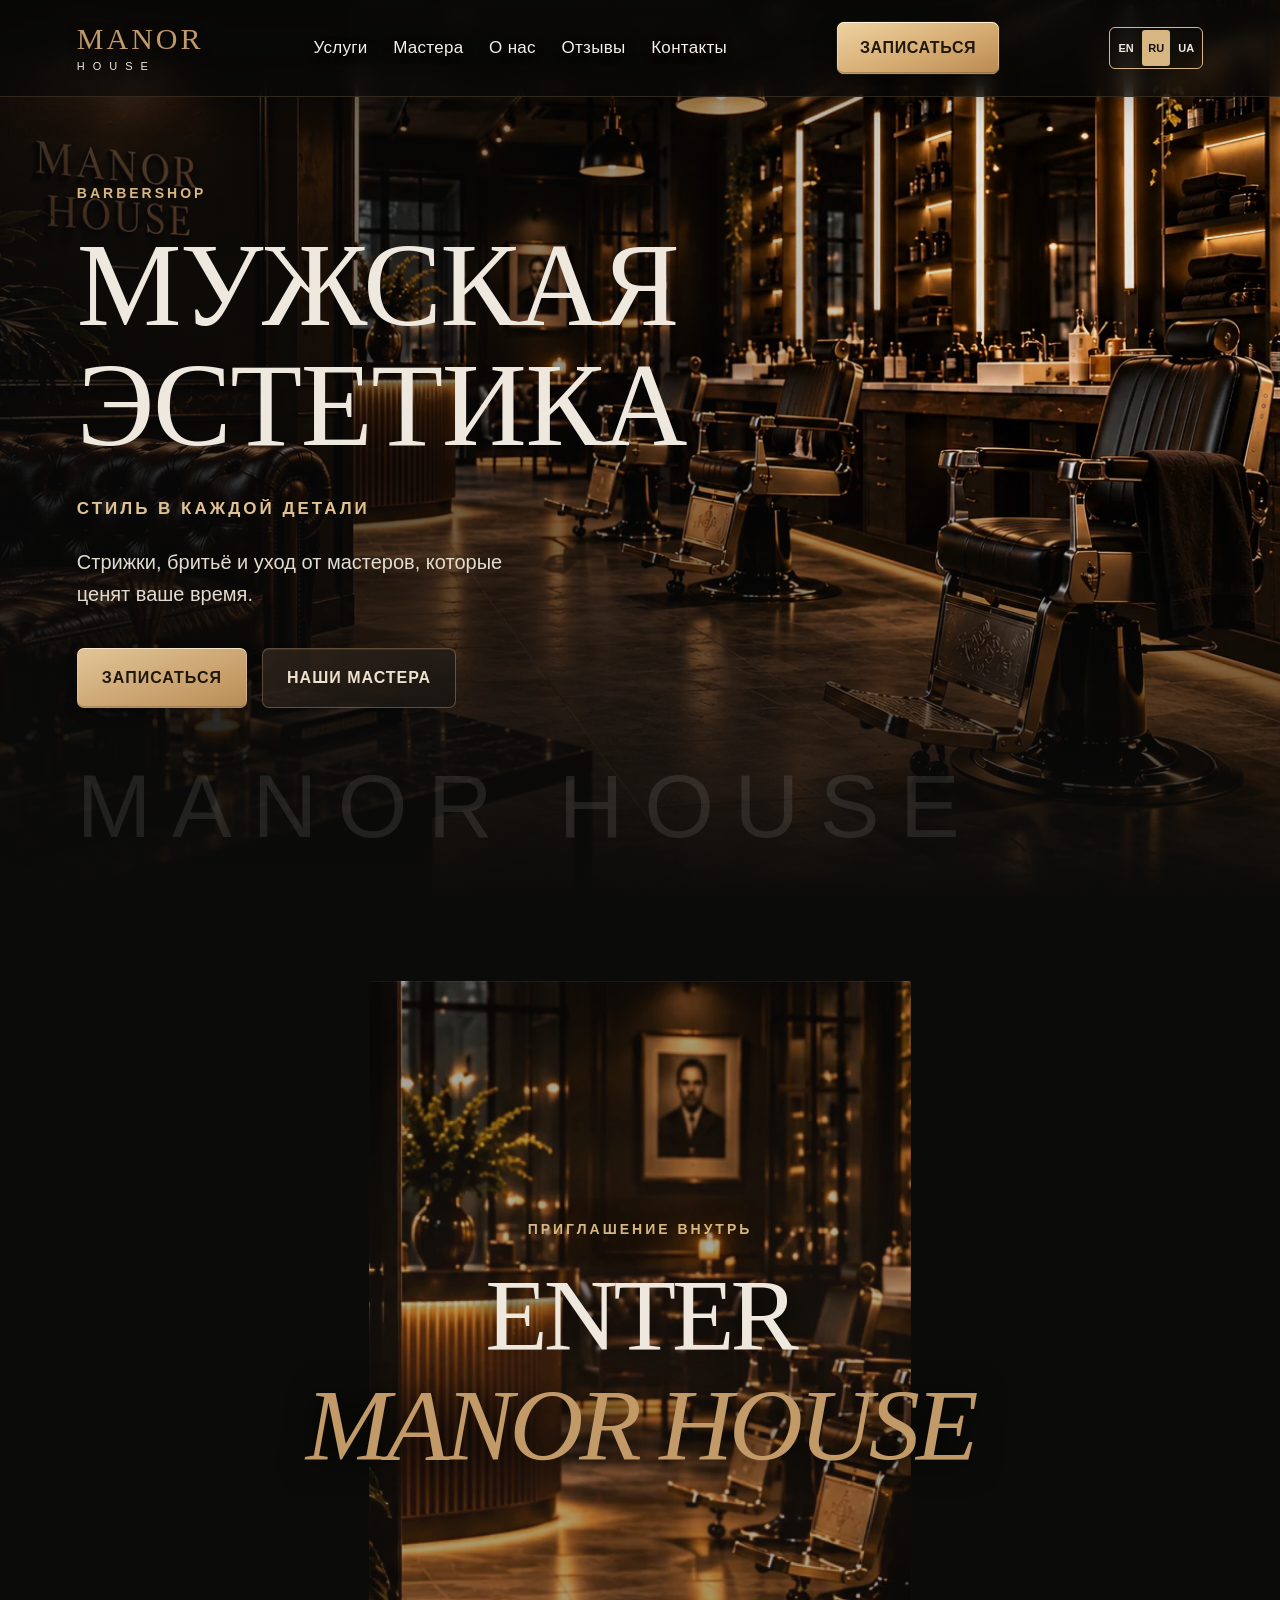
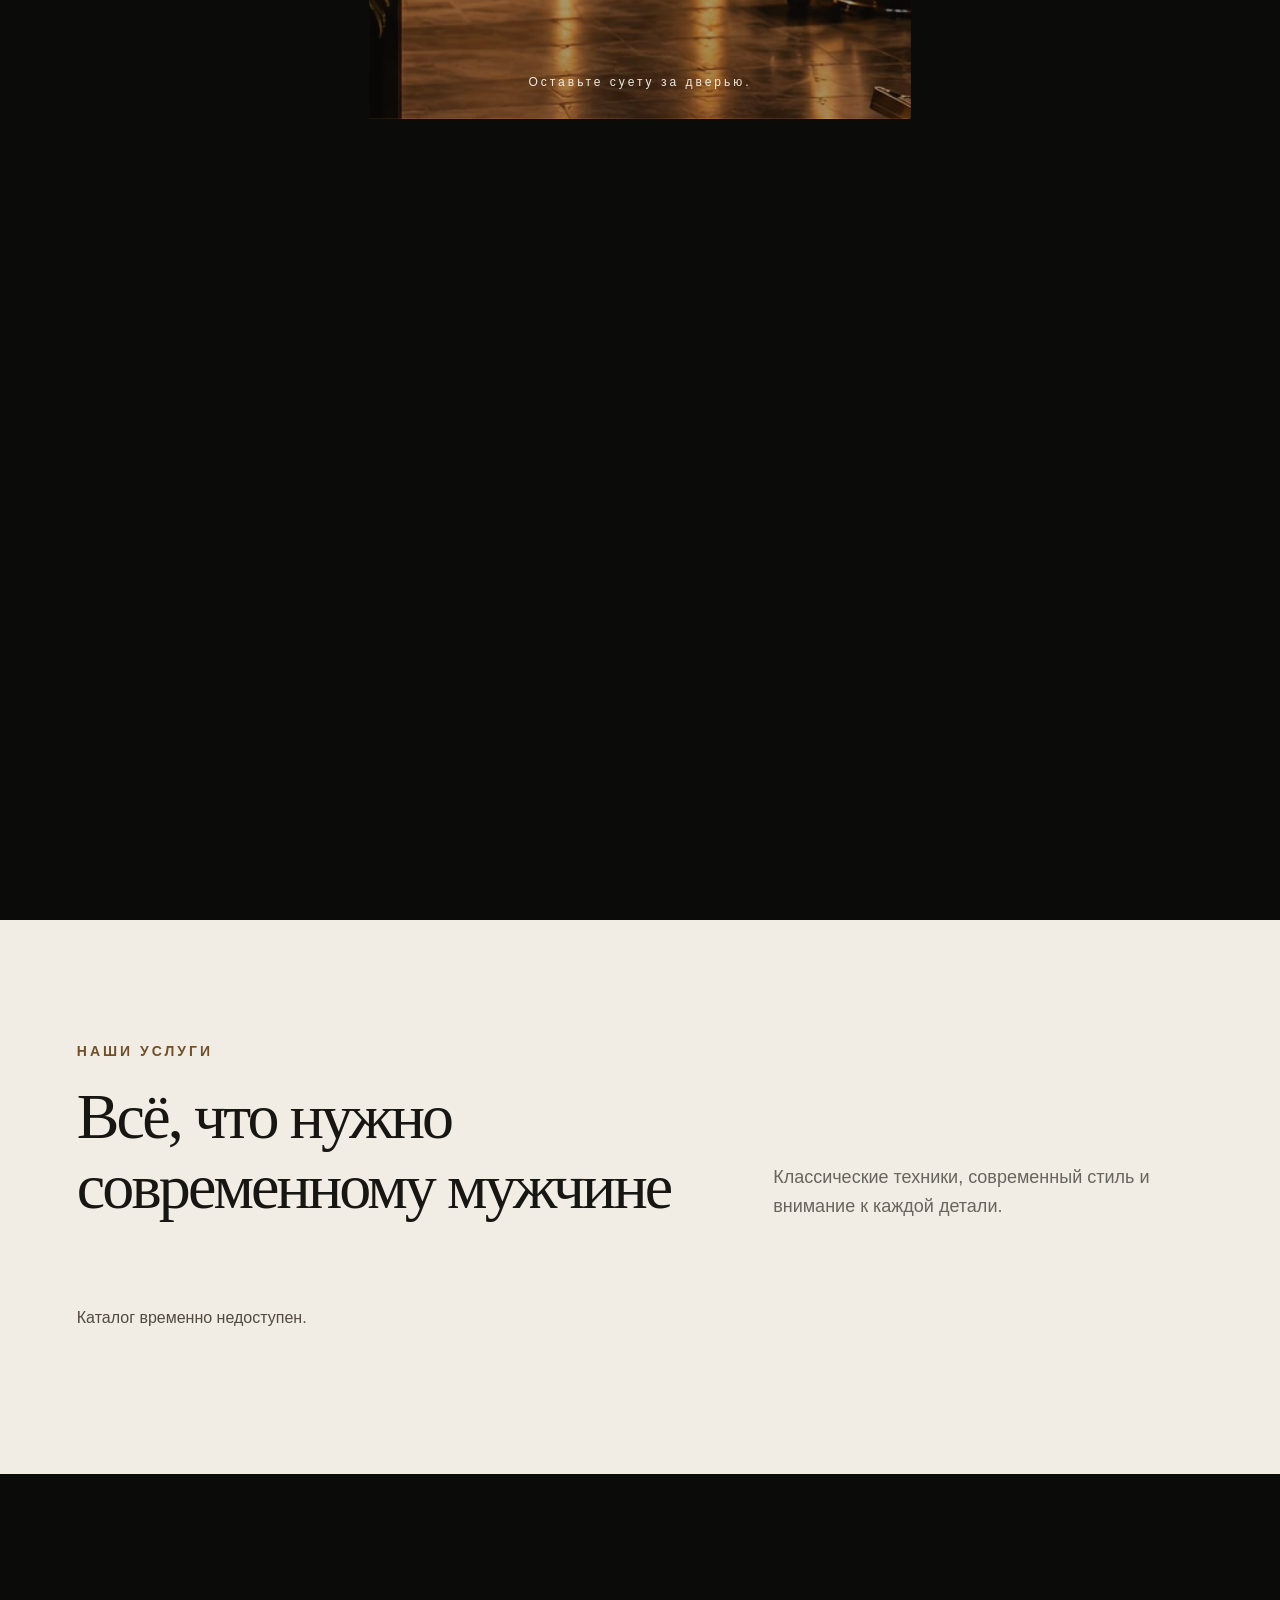
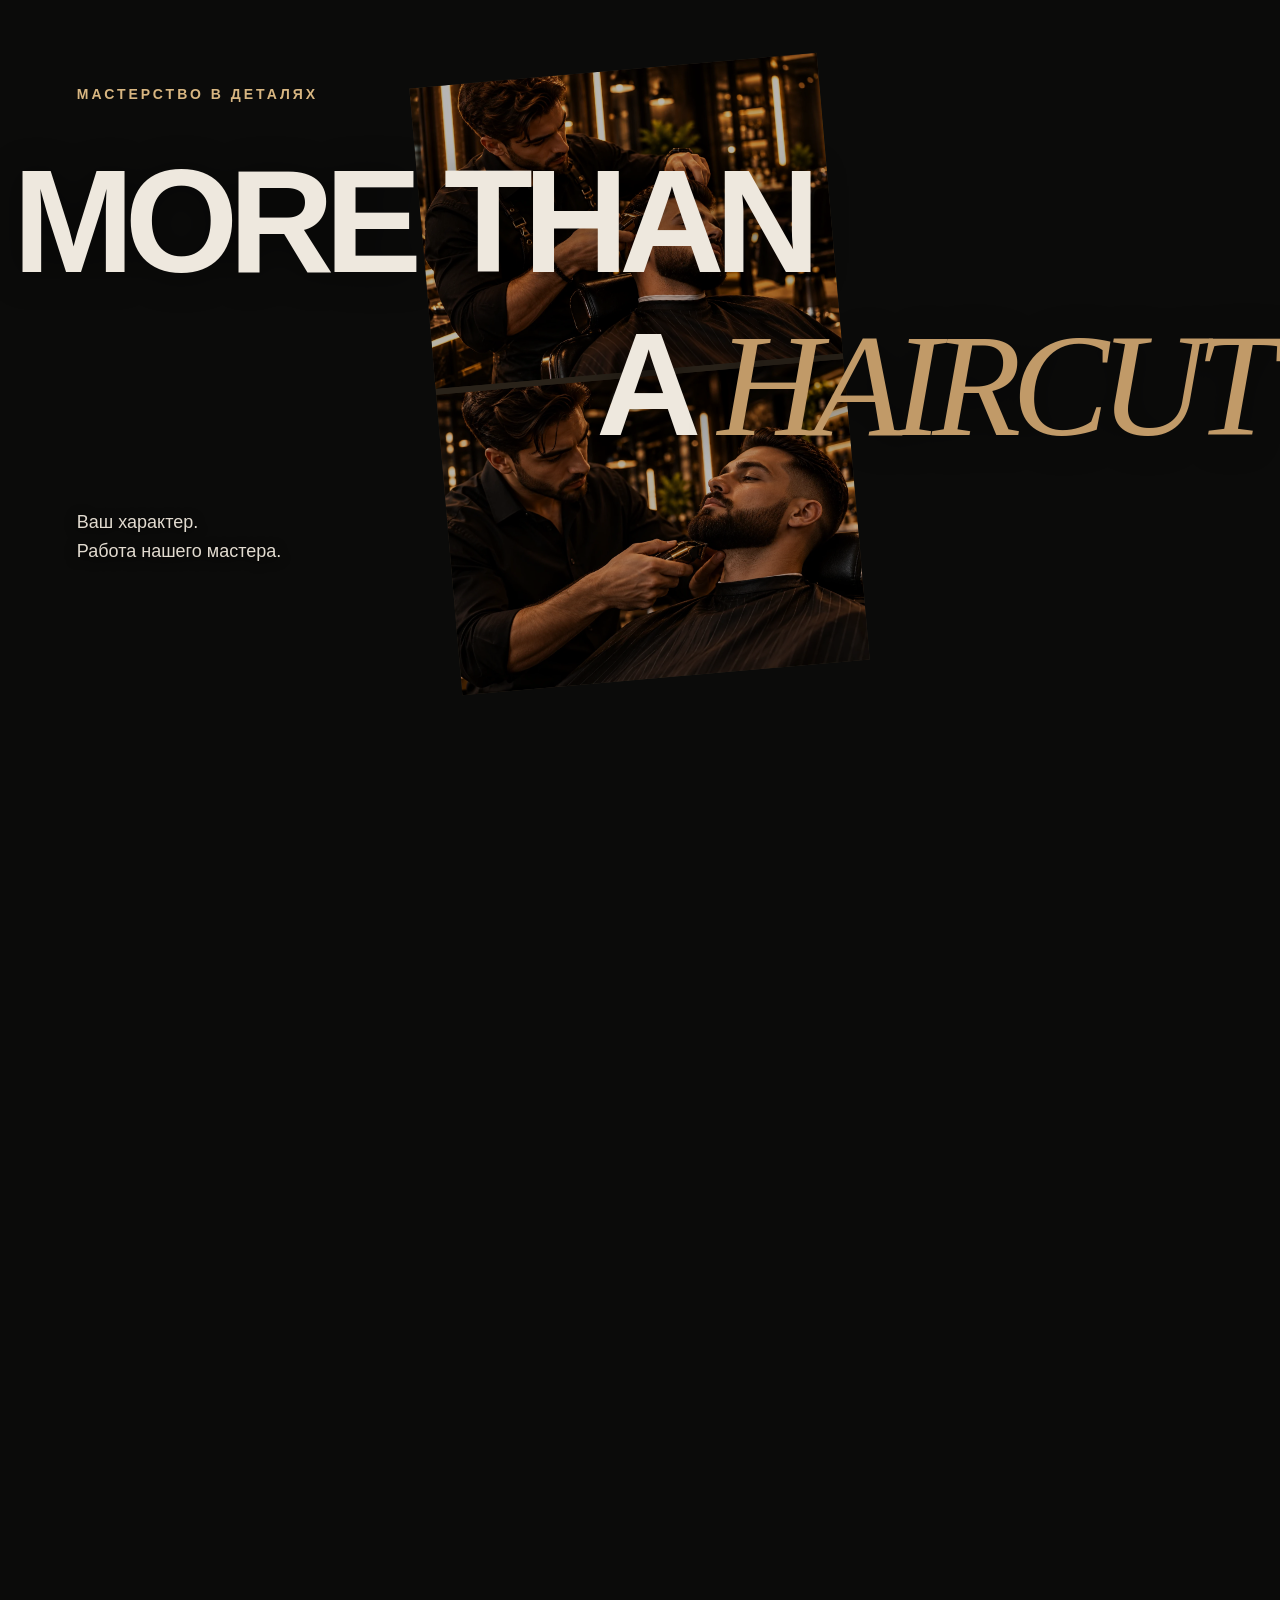
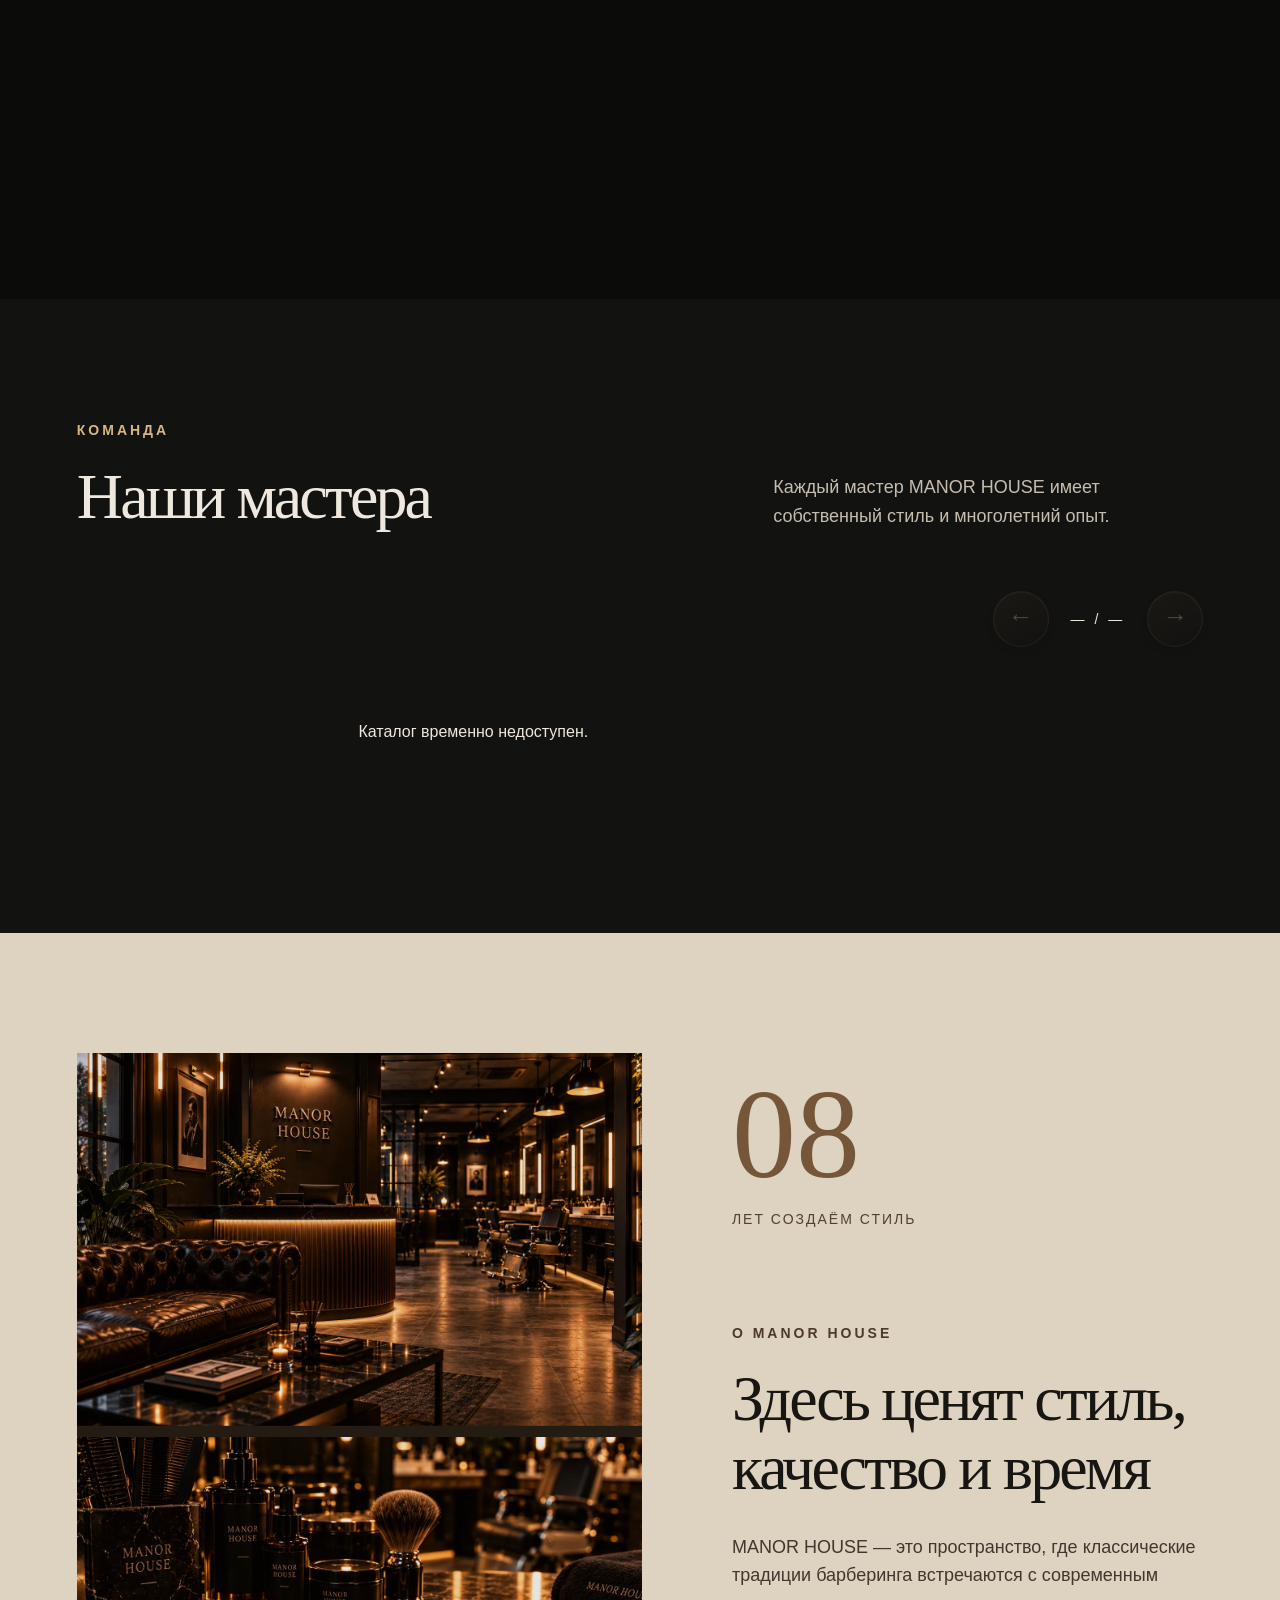
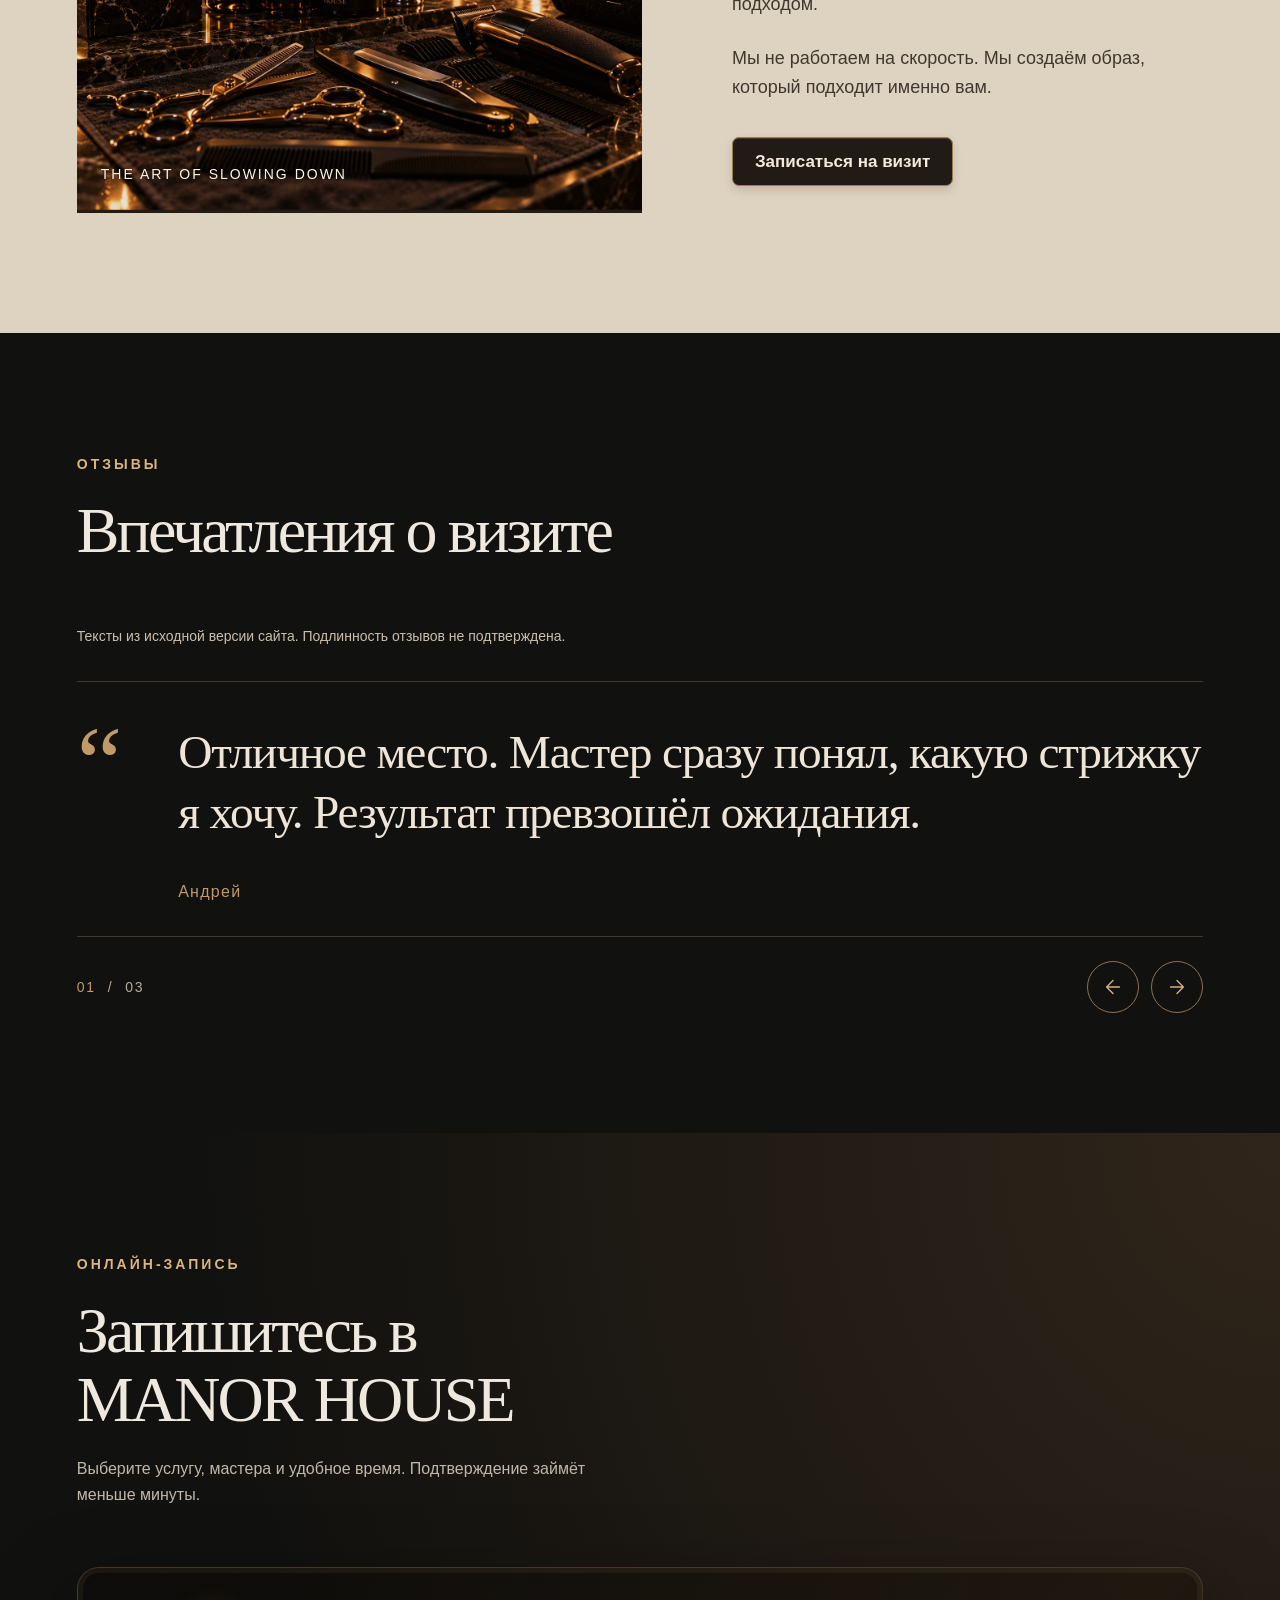
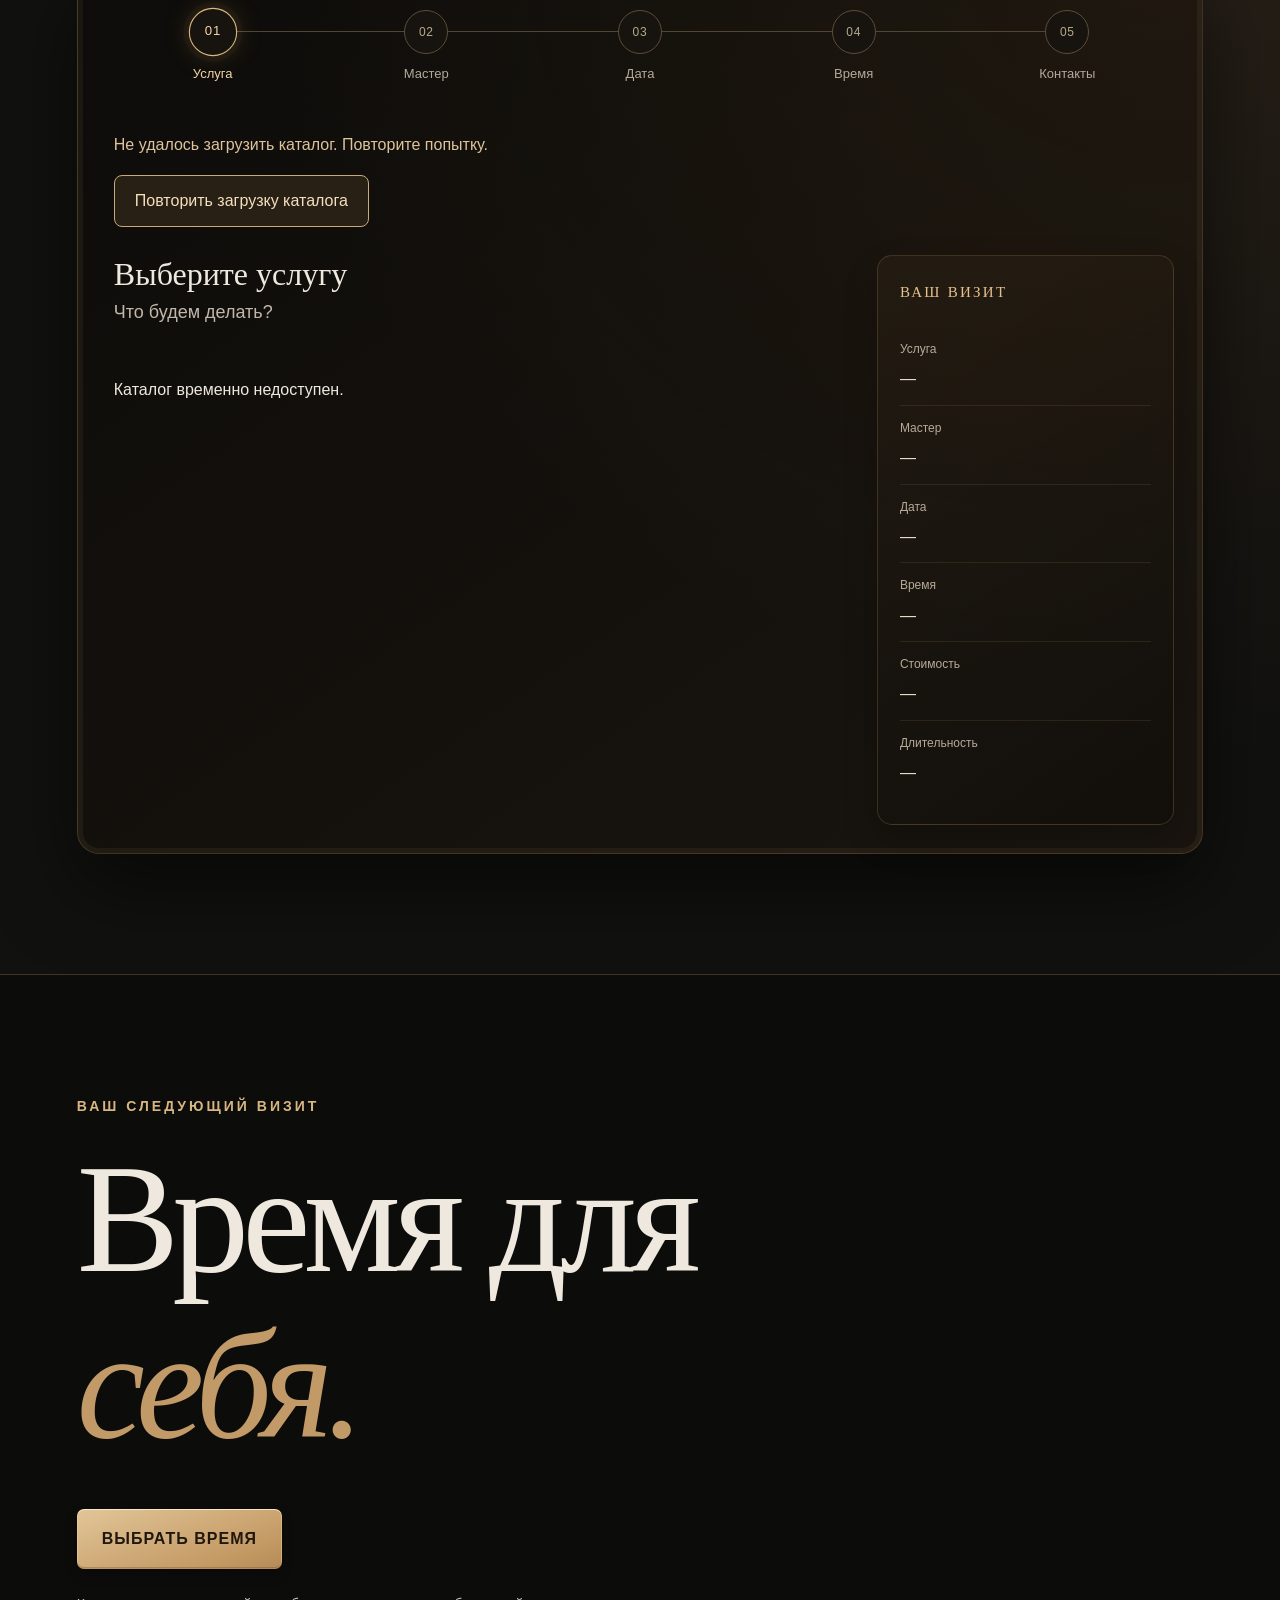
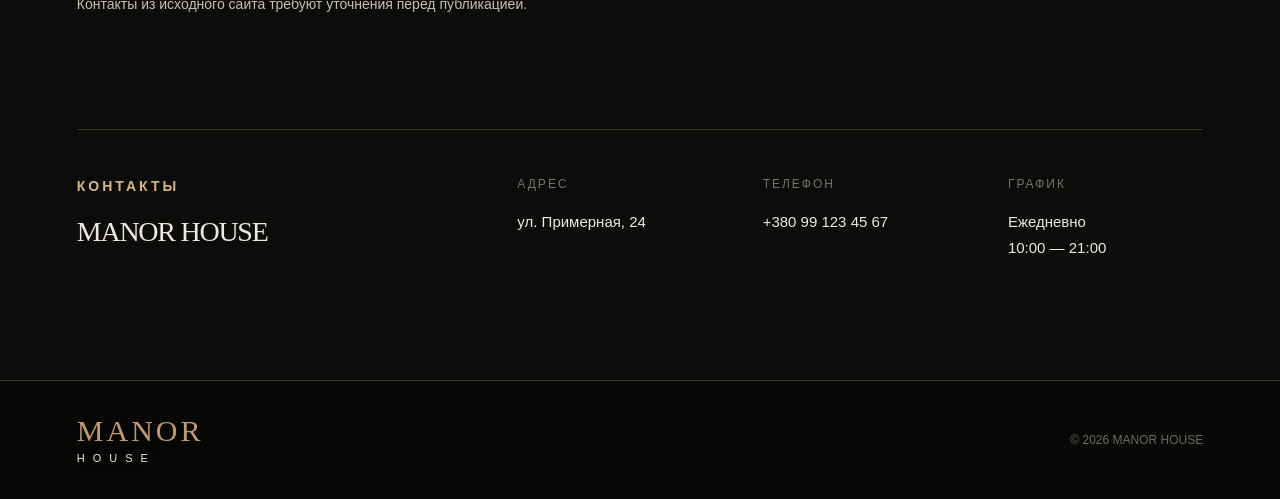
==== commit 3899f851: "Add multilingual support" ====
--- a/index.html
+++ b/index.html
@@ -19,6 +19,8 @@
     >
 
     <title>MANOR HOUSE — Barbershop</title>
+
+    <link rel="icon" type="image/png" href="/static/images/manor-favicon.png">
 
     <link rel="stylesheet" href="style.css">
 <noscript><style>.entrance{height:90svh}.entrance-sticky{position:relative;height:90svh}.entrance-frame{clip-path:none}.barber-card{opacity:1;transform:none}.gallery-controls,.menu-button{display:none}@media(max-width:900px){.header{position:relative;background:#0b0b0a}.header-inner{flex-wrap:wrap}.nav{display:flex;position:static;flex-direction:row;flex-wrap:wrap;padding:12px 0;gap:8px}.nav a{font-size:12px;padding:5px}.hero-content{padding-top:60px}}</style></noscript>
@@ -613,6 +615,7 @@
     </footer>
 
 
+    <script src="i18n.js"></script>
     <script src="script.js"></script>
 
 </body>
--- a/style.css
+++ b/style.css
@@ -1449,3 +1449,11 @@
         transition: none !important;
     }
 }
+
+/* Compact public language controls; labels never affect form values. */
+.language-switch {display:flex;align-items:center;flex-shrink:0;gap:2px;border:1px solid #d8b681;border-radius:6px;padding:2px}
+.language-switch button {font:inherit;font-size:11px;font-weight:700;letter-spacing:0;line-height:1;min-width:28px;min-height:36px;padding:4px;background:transparent;color:inherit;border:0;border-radius:3px;cursor:pointer}
+.language-switch button[aria-pressed="true"] {background:#d8b681;color:#111}
+.language-switch button:focus-visible {outline:2px solid #d8b681;outline-offset:3px}
+@media(max-width:600px) {.language-switch {margin-left:auto} .header-inner,.header .container {gap:10px}}
+@media(min-width:901px) and (max-width:1180px){.header-inner{gap:12px}.header .nav{gap:10px}.header .nav a{font-size:14px}.header-booking{font-size:13px;padding-inline:12px}}
